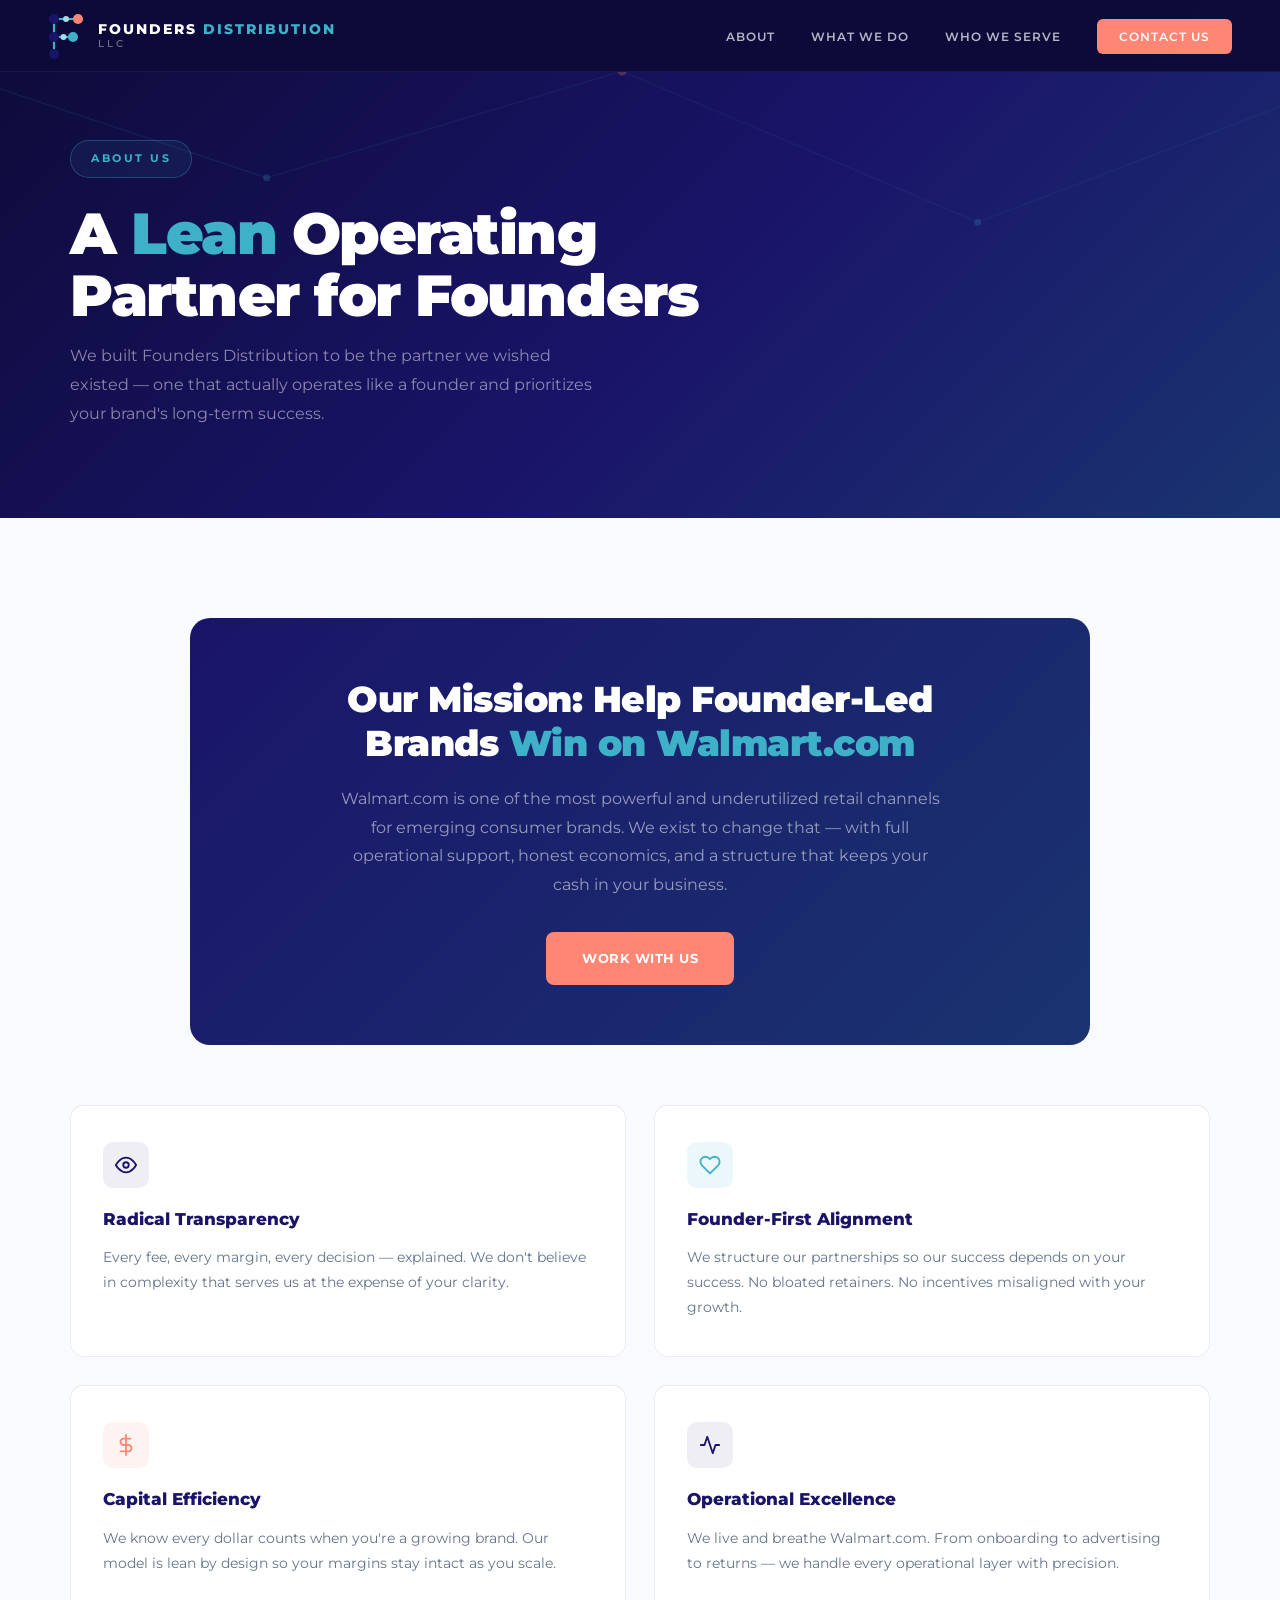
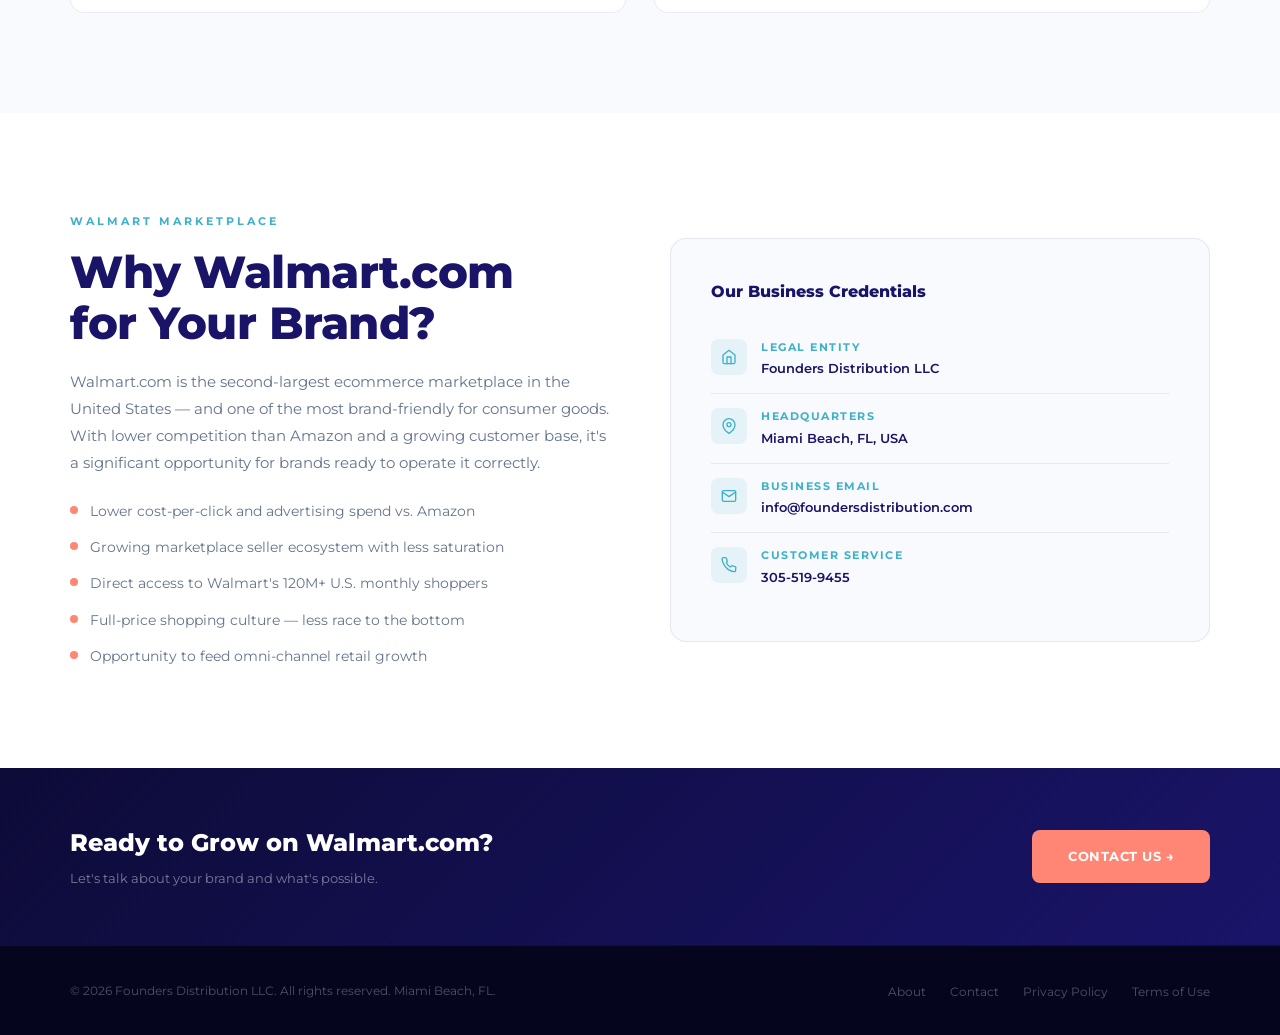
==== about.html @ 24747d1e "Initial commit: Founders Distribution LLC website Five-page static site with brand-consistent design" ====
<!DOCTYPE html>
<html lang="en">
<head>
    <meta charset="UTF-8">
    <meta name="viewport" content="width=device-width, initial-scale=1.0">
    <title>About | Founders Distribution LLC</title>
    <meta name="description" content="Founders Distribution LLC is a lean Walmart marketplace operating partner built for founder-led consumer brands. Based in Miami Beach, FL.">
    <link href="https://fonts.googleapis.com/css2?family=Montserrat:wght@300;400;500;600;700;800;900&display=swap" rel="stylesheet">
    <link rel="stylesheet" href="styles.css">
    <style>
        .about-intro { background: var(--gray-50); }

        .about-values {
            display: grid;
            grid-template-columns: repeat(2, 1fr);
            gap: 28px;
            margin-top: 60px;
        }

        .value-card {
            background: white;
            border: 1px solid var(--border);
            border-radius: 14px;
            padding: 36px 32px;
        }

        .value-card h3 {
            font-size: 17px; font-weight: 800;
            color: var(--navy); margin-bottom: 12px;
        }

        .value-card p {
            font-size: 14px; color: var(--gray-text);
            line-height: 1.8;
        }

        .value-icon {
            width: 46px; height: 46px;
            border-radius: 10px;
            display: flex; align-items: center; justify-content: center;
            margin-bottom: 18px;
        }

        .mission-block {
            background: linear-gradient(135deg, var(--navy), #1a3470);
            border-radius: 20px;
            padding: 60px;
            color: white;
            max-width: 900px;
            margin: 0 auto;
            text-align: center;
        }

        .mission-block h2 {
            font-size: clamp(24px, 3vw, 36px);
            font-weight: 900; line-height: 1.2;
            margin-bottom: 20px; letter-spacing: -0.5px;
        }

        .mission-block h2 span { color: var(--teal); }

        .mission-block p {
            font-size: 16px; color: rgba(255,255,255,0.55);
            line-height: 1.8; max-width: 600px; margin: 0 auto 32px;
        }

        .walmart-section { background: white; }

        .walmart-grid {
            display: grid;
            grid-template-columns: 1fr 1fr;
            gap: 60px;
            align-items: center;
        }

        .walmart-list {
            list-style: none;
            display: flex; flex-direction: column; gap: 14px;
            margin-top: 24px;
        }

        .walmart-list li {
            display: flex; align-items: flex-start; gap: 12px;
            font-size: 14px; color: var(--gray-text); line-height: 1.6;
        }

        .wl-dot {
            width: 8px; height: 8px;
            background: var(--orange);
            border-radius: 50%; flex-shrink: 0; margin-top: 6px;
        }

        .walmart-cred-box {
            background: var(--gray-50);
            border: 1px solid var(--border);
            border-radius: 16px; padding: 40px;
        }

        .walmart-cred-box h3 {
            font-size: 16px; font-weight: 800; color: var(--navy); margin-bottom: 20px;
        }

        .cred-item {
            display: flex; align-items: flex-start; gap: 14px;
            padding: 14px 0;
            border-bottom: 1px solid var(--border);
        }

        .cred-item:last-child { border-bottom: none; }

        .cred-icon {
            width: 36px; height: 36px;
            background: rgba(62,177,200,0.1);
            border-radius: 8px;
            display: flex; align-items: center; justify-content: center;
            flex-shrink: 0;
        }

        .cred-label {
            font-size: 11px; font-weight: 700;
            letter-spacing: 1.5px; text-transform: uppercase;
            color: var(--teal); margin-bottom: 2px;
        }

        .cred-value { font-size: 13px; color: var(--navy); font-weight: 600; }

        @media (max-width: 768px) {
            .about-values, .walmart-grid { grid-template-columns: 1fr; }
            .mission-block { padding: 40px 28px; }
        }
    </style>
</head>
<body>

<nav>
    <a href="index.html" class="nav-logo">
        <svg width="36" height="46" viewBox="0 0 36 46" fill="none">
            <line x1="6" y1="6" x2="30" y2="6" stroke="#3eb1c8" stroke-width="2.2" stroke-linecap="round"/>
            <line x1="6" y1="6" x2="6" y2="24" stroke="#3eb1c8" stroke-width="2.2" stroke-linecap="round"/>
            <line x1="6" y1="24" x2="25" y2="24" stroke="#3eb1c8" stroke-width="2.2" stroke-linecap="round"/>
            <line x1="6" y1="24" x2="6" y2="41" stroke="#3eb1c8" stroke-width="2.2" stroke-linecap="round"/>
            <circle cx="6" cy="6" r="5" fill="#1a1469"/><circle cx="30" cy="6" r="5" fill="#ff8674"/>
            <circle cx="6" cy="24" r="5" fill="#1a1469"/><circle cx="25" cy="24" r="5" fill="#3eb1c8"/>
            <circle cx="6" cy="41" r="5" fill="#1a1469"/>
            <circle cx="18" cy="6" r="3" fill="#a4dbe8"/><circle cx="15.5" cy="24" r="3" fill="#a4dbe8"/>
        </svg>
        <div class="nav-logo-text">
            <span class="nav-logo-line1">Founders <span>Distribution</span></span>
            <span class="nav-logo-line2">LLC</span>
        </div>
    </a>
    <ul class="nav-links">
        <li><a href="about.html">About</a></li>
        <li><a href="index.html#services">What We Do</a></li>
        <li><a href="index.html#who">Who We Serve</a></li>
        <li><a href="contact.html" class="nav-cta-btn">Contact Us</a></li>
    </ul>
</nav>

<!-- PAGE HERO -->
<div class="page-hero">
    <svg class="page-hero-bg" viewBox="0 0 1440 420" preserveAspectRatio="xMidYMid slice">
        <line x1="0" y1="100" x2="300" y2="200" stroke="rgba(62,177,200,0.1)" stroke-width="1.5"/>
        <line x1="300" y1="200" x2="700" y2="80" stroke="rgba(62,177,200,0.08)" stroke-width="1.5"/>
        <line x1="700" y1="80" x2="1100" y2="250" stroke="rgba(62,177,200,0.07)" stroke-width="1.5"/>
        <line x1="1100" y1="250" x2="1440" y2="120" stroke="rgba(62,177,200,0.07)" stroke-width="1.5"/>
        <circle cx="300" cy="200" r="4" fill="rgba(62,177,200,0.2)"/>
        <circle cx="700" cy="80" r="5" fill="rgba(255,134,116,0.25)"/>
        <circle cx="1100" cy="250" r="4" fill="rgba(62,177,200,0.2)"/>
    </svg>
    <div class="page-hero-content">
        <div class="page-eyebrow">About Us</div>
        <h1>A <span class="hl">Lean</span> Operating<br>Partner for Founders</h1>
        <p class="page-hero-sub">We built Founders Distribution to be the partner we wished existed — one that actually operates like a founder and prioritizes your brand's long-term success.</p>
    </div>
</div>

<!-- MISSION -->
<section class="section about-intro">
    <div class="container">
        <div class="mission-block">
            <h2>Our Mission: Help Founder-Led<br>Brands <span>Win on Walmart.com</span></h2>
            <p>Walmart.com is one of the most powerful and underutilized retail channels for emerging consumer brands. We exist to change that — with full operational support, honest economics, and a structure that keeps your cash in your business.</p>
            <a href="contact.html" class="btn-primary">Work With Us</a>
        </div>

        <div class="about-values">
            <div class="value-card">
                <div class="value-icon" style="background:rgba(26,20,105,0.07)">
                    <svg width="22" height="22" viewBox="0 0 24 24" fill="none" stroke="#1a1469" stroke-width="2" stroke-linecap="round" stroke-linejoin="round">
                        <path d="M1 12s4-8 11-8 11 8 11 8-4 8-11 8-11-8-11-8z"/><circle cx="12" cy="12" r="3"/>
                    </svg>
                </div>
                <h3>Radical Transparency</h3>
                <p>Every fee, every margin, every decision — explained. We don't believe in complexity that serves us at the expense of your clarity.</p>
            </div>
            <div class="value-card">
                <div class="value-icon" style="background:rgba(62,177,200,0.1)">
                    <svg width="22" height="22" viewBox="0 0 24 24" fill="none" stroke="#3eb1c8" stroke-width="2" stroke-linecap="round" stroke-linejoin="round">
                        <path d="M20.84 4.61a5.5 5.5 0 00-7.78 0L12 5.67l-1.06-1.06a5.5 5.5 0 00-7.78 7.78l1.06 1.06L12 21.23l7.78-7.78 1.06-1.06a5.5 5.5 0 000-7.78z"/>
                    </svg>
                </div>
                <h3>Founder-First Alignment</h3>
                <p>We structure our partnerships so our success depends on your success. No bloated retainers. No incentives misaligned with your growth.</p>
            </div>
            <div class="value-card">
                <div class="value-icon" style="background:rgba(255,134,116,0.1)">
                    <svg width="22" height="22" viewBox="0 0 24 24" fill="none" stroke="#ff8674" stroke-width="2" stroke-linecap="round" stroke-linejoin="round">
                        <line x1="12" y1="1" x2="12" y2="23"/>
                        <path d="M17 5H9.5a3.5 3.5 0 000 7h5a3.5 3.5 0 010 7H6"/>
                    </svg>
                </div>
                <h3>Capital Efficiency</h3>
                <p>We know every dollar counts when you're a growing brand. Our model is lean by design so your margins stay intact as you scale.</p>
            </div>
            <div class="value-card">
                <div class="value-icon" style="background:rgba(26,20,105,0.07)">
                    <svg width="22" height="22" viewBox="0 0 24 24" fill="none" stroke="#1a1469" stroke-width="2" stroke-linecap="round" stroke-linejoin="round">
                        <polyline points="22 12 18 12 15 21 9 3 6 12 2 12"/>
                    </svg>
                </div>
                <h3>Operational Excellence</h3>
                <p>We live and breathe Walmart.com. From onboarding to advertising to returns — we handle every operational layer with precision.</p>
            </div>
        </div>
    </div>
</section>

<!-- WALMART CREDIBILITY -->
<section class="section walmart-section">
    <div class="container">
        <div class="walmart-grid">
            <div>
                <p class="section-eyebrow">Walmart Marketplace</p>
                <h2 class="section-title">Why Walmart.com<br>for Your Brand?</h2>
                <p style="font-size:15px;color:var(--gray-text);line-height:1.8;margin-bottom:8px;">
                    Walmart.com is the second-largest ecommerce marketplace in the United States — and one of the most brand-friendly for consumer goods. With lower competition than Amazon and a growing customer base, it's a significant opportunity for brands ready to operate it correctly.
                </p>
                <ul class="walmart-list">
                    <li><span class="wl-dot"></span>Lower cost-per-click and advertising spend vs. Amazon</li>
                    <li><span class="wl-dot"></span>Growing marketplace seller ecosystem with less saturation</li>
                    <li><span class="wl-dot"></span>Direct access to Walmart's 120M+ U.S. monthly shoppers</li>
                    <li><span class="wl-dot"></span>Full-price shopping culture — less race to the bottom</li>
                    <li><span class="wl-dot"></span>Opportunity to feed omni-channel retail growth</li>
                </ul>
            </div>
            <div class="walmart-cred-box">
                <h3>Our Business Credentials</h3>
                <div class="cred-item">
                    <div class="cred-icon">
                        <svg width="16" height="16" viewBox="0 0 24 24" fill="none" stroke="#3eb1c8" stroke-width="2" stroke-linecap="round" stroke-linejoin="round">
                            <path d="M3 9l9-7 9 7v11a2 2 0 01-2 2H5a2 2 0 01-2-2z"/><polyline points="9 22 9 12 15 12 15 22"/>
                        </svg>
                    </div>
                    <div>
                        <p class="cred-label">Legal Entity</p>
                        <p class="cred-value">Founders Distribution LLC</p>
                    </div>
                </div>
                <div class="cred-item">
                    <div class="cred-icon">
                        <svg width="16" height="16" viewBox="0 0 24 24" fill="none" stroke="#3eb1c8" stroke-width="2" stroke-linecap="round" stroke-linejoin="round">
                            <path d="M21 10c0 7-9 13-9 13S3 17 3 10a9 9 0 0118 0z"/><circle cx="12" cy="10" r="3"/>
                        </svg>
                    </div>
                    <div>
                        <p class="cred-label">Headquarters</p>
                        <p class="cred-value">Miami Beach, FL, USA</p>
                    </div>
                </div>
                <div class="cred-item">
                    <div class="cred-icon">
                        <svg width="16" height="16" viewBox="0 0 24 24" fill="none" stroke="#3eb1c8" stroke-width="2" stroke-linecap="round" stroke-linejoin="round">
                            <path d="M4 4h16c1.1 0 2 .9 2 2v12c0 1.1-.9 2-2 2H4c-1.1 0-2-.9-2-2V6c0-1.1.9-2 2-2z"/><polyline points="22,6 12,13 2,6"/>
                        </svg>
                    </div>
                    <div>
                        <p class="cred-label">Business Email</p>
                        <p class="cred-value">info@foundersdistribution.com</p>
                    </div>
                </div>
                <div class="cred-item">
                    <div class="cred-icon">
                        <svg width="16" height="16" viewBox="0 0 24 24" fill="none" stroke="#3eb1c8" stroke-width="2" stroke-linecap="round" stroke-linejoin="round">
                            <path d="M22 16.92v3a2 2 0 01-2.18 2 19.79 19.79 0 01-8.63-3.07A19.5 19.5 0 014.6 11.55a19.79 19.79 0 01-3.07-8.67A2 2 0 013.52 1h3a2 2 0 012 1.72c.127.96.361 1.903.7 2.81a2 2 0 01-.45 2.11L8.09 9a16 16 0 006 6l1.27-1.27a2 2 0 012.11-.45c.907.339 1.85.573 2.81.7A2 2 0 0122 16.92z"/>
                        </svg>
                    </div>
                    <div>
                        <p class="cred-label">Customer Service</p>
                        <p class="cred-value">305-519-9455</p>
                    </div>
                </div>
            </div>
        </div>
    </div>
</section>

<!-- TRUST BAND -->
<div class="trust-band">
    <div class="trust-inner">
        <div class="trust-left">
            <h2>Ready to Grow on Walmart.com?</h2>
            <p>Let's talk about your brand and what's possible.</p>
        </div>
        <a href="contact.html" class="btn-primary">Contact Us →</a>
    </div>
</div>

<footer>
    <div class="footer-inner">
        <p class="footer-copy">&copy; 2026 Founders Distribution LLC. All rights reserved. Miami Beach, FL.</p>
        <ul class="footer-links">
            <li><a href="about.html">About</a></li>
            <li><a href="contact.html">Contact</a></li>
            <li><a href="privacy-policy.html">Privacy Policy</a></li>
            <li><a href="terms.html">Terms of Use</a></li>
        </ul>
    </div>
</footer>
</body>
</html>
---- styles.css ----
*, *::before, *::after { box-sizing: border-box; margin: 0; padding: 0; }

:root {
    --navy: #1a1469;
    --navy-dark: #0d0b38;
    --teal: #3eb1c8;
    --teal-light: #a4dbe8;
    --orange: #ff8674;
    --white: #ffffff;
    --gray-50: #f8fafd;
    --gray-text: #64748b;
    --border: rgba(26, 20, 105, 0.08);
}

html { scroll-behavior: smooth; }

body {
    font-family: 'Montserrat', sans-serif;
    color: var(--navy);
    line-height: 1.6;
    overflow-x: hidden;
}

/* ===== NAV ===== */
nav {
    position: fixed;
    top: 0; left: 0; right: 0;
    z-index: 1000;
    padding: 0 48px;
    height: 72px;
    display: flex;
    align-items: center;
    justify-content: space-between;
    background: rgba(13, 11, 56, 0.97);
    backdrop-filter: blur(16px);
    border-bottom: 1px solid rgba(255,255,255,0.06);
    transition: box-shadow 0.3s;
}

.nav-logo {
    display: flex;
    align-items: center;
    gap: 14px;
    text-decoration: none;
}

.nav-logo-text { display: flex; flex-direction: column; line-height: 1.1; }

.nav-logo-line1 {
    font-size: 14px; font-weight: 800;
    letter-spacing: 2px; text-transform: uppercase;
    color: white;
}
.nav-logo-line1 span { color: var(--teal); }

.nav-logo-line2 {
    font-size: 10px; font-weight: 500;
    letter-spacing: 3px; text-transform: uppercase;
    color: rgba(255,255,255,0.45);
}

.nav-links {
    display: flex; align-items: center;
    gap: 36px; list-style: none;
}

.nav-links a {
    color: rgba(255,255,255,0.7);
    text-decoration: none;
    font-size: 12px; font-weight: 600;
    letter-spacing: 1px; text-transform: uppercase;
    transition: color 0.2s;
}
.nav-links a:hover { color: var(--teal); }

.nav-cta-btn {
    background: var(--orange) !important;
    color: white !important;
    padding: 10px 22px;
    border-radius: 6px;
    letter-spacing: 0.5px;
}
.nav-cta-btn:hover { background: #e5705e !important; }

/* ===== HERO ===== */
.page-hero {
    background: linear-gradient(135deg, #0d0b38 0%, #1a1469 55%, #1a3470 100%);
    position: relative;
    display: flex;
    align-items: center;
    padding: 140px 48px 90px;
    overflow: hidden;
    min-height: 420px;
}

.page-hero-bg {
    position: absolute; inset: 0; pointer-events: none;
}

.page-hero-content { position: relative; z-index: 2; max-width: 1140px; margin: 0 auto; width: 100%; }

.page-eyebrow {
    display: inline-flex; align-items: center; gap: 10px;
    border: 1px solid rgba(62,177,200,0.3);
    background: rgba(62,177,200,0.08);
    border-radius: 100px; padding: 9px 20px;
    margin-bottom: 24px;
    font-size: 11px; font-weight: 700;
    letter-spacing: 2.5px; text-transform: uppercase;
    color: var(--teal);
}

.page-hero h1 {
    font-size: clamp(36px, 4.5vw, 60px);
    font-weight: 900; color: white;
    line-height: 1.08; letter-spacing: -1.5px;
    margin-bottom: 16px;
}

.page-hero h1 .hl { color: var(--teal); }

.page-hero-sub {
    font-size: 16px; font-weight: 400;
    color: rgba(255,255,255,0.5);
    max-width: 540px; line-height: 1.8;
}

/* ===== SECTION BASE ===== */
.section { padding: 100px 48px; }
.container { max-width: 1140px; margin: 0 auto; }

.section-eyebrow {
    font-size: 11px; font-weight: 700;
    letter-spacing: 3px; text-transform: uppercase;
    color: var(--teal); margin-bottom: 16px;
}

.section-title {
    font-size: clamp(28px, 3.5vw, 46px);
    font-weight: 800; color: var(--navy);
    line-height: 1.15; letter-spacing: -0.5px;
    margin-bottom: 18px;
}

.section-sub {
    font-size: 16px; color: var(--gray-text);
    max-width: 540px; line-height: 1.75;
    margin-bottom: 60px;
}

/* ===== BUTTONS ===== */
.btn-primary {
    display: inline-flex; align-items: center; gap: 10px;
    background: var(--orange);
    color: white; text-decoration: none;
    padding: 16px 36px; border-radius: 8px;
    font-size: 13px; font-weight: 700;
    letter-spacing: 0.5px; text-transform: uppercase;
    transition: all 0.25s;
    border: none; cursor: pointer;
    font-family: 'Montserrat', sans-serif;
}
.btn-primary:hover {
    background: #e5705e; transform: translateY(-2px);
    box-shadow: 0 12px 32px rgba(255, 134, 116, 0.35);
}

/* ===== SERVICES ===== */
.services-grid {
    display: grid;
    grid-template-columns: repeat(5, 1fr);
    gap: 20px;
}

.service-card {
    background: white; border: 1px solid var(--border);
    border-radius: 14px; padding: 32px 22px;
    transition: all 0.3s; position: relative; overflow: hidden;
}

.service-card::before {
    content: ''; position: absolute;
    top: 0; left: 0; right: 0; height: 3px;
    background: linear-gradient(90deg, var(--navy), var(--teal));
    opacity: 0; transition: opacity 0.3s;
}

.service-card:hover {
    transform: translateY(-5px);
    box-shadow: 0 24px 48px rgba(26,20,105,0.1);
    border-color: transparent;
}
.service-card:hover::before { opacity: 1; }

.service-icon {
    width: 48px; height: 48px;
    background: linear-gradient(135deg, rgba(26,20,105,0.06), rgba(62,177,200,0.1));
    border-radius: 12px;
    display: flex; align-items: center; justify-content: center;
    margin-bottom: 18px;
}
.service-icon svg { width: 22px; height: 22px; }

.service-card h3 {
    font-size: 13px; font-weight: 700;
    color: var(--navy); margin-bottom: 10px; line-height: 1.35;
}
.service-card p { font-size: 12px; color: var(--gray-text); line-height: 1.65; }

/* ===== WHO WE SERVE ===== */
.who-layout {
    display: grid; grid-template-columns: 1fr 1fr;
    gap: 80px; align-items: center;
}

.who-tags { display: flex; flex-wrap: wrap; gap: 10px; margin-top: 28px; }

.tag {
    background: var(--gray-50);
    border: 1.5px solid rgba(62,177,200,0.3);
    color: var(--navy); padding: 8px 18px;
    border-radius: 100px;
    font-size: 12px; font-weight: 600;
}

.who-card {
    background: linear-gradient(135deg, var(--navy) 0%, #1a3470 100%);
    border-radius: 20px; padding: 44px;
    color: white; max-width: 420px; width: 100%;
}

.who-card-icon {
    width: 56px; height: 56px;
    background: rgba(255,255,255,0.08);
    border-radius: 50%; display: flex;
    align-items: center; justify-content: center;
    margin-bottom: 24px;
}

.who-card h3 {
    font-size: 20px; font-weight: 800;
    margin-bottom: 14px; line-height: 1.25;
}
.who-card h3 span { color: var(--teal); }

.who-card p {
    font-size: 13px; color: rgba(255,255,255,0.55);
    line-height: 1.75; margin-bottom: 24px;
}

.who-check-list { list-style: none; display: flex; flex-direction: column; gap: 11px; }

.who-check-list li {
    display: flex; align-items: center; gap: 12px;
    font-size: 13px; color: rgba(255,255,255,0.8); font-weight: 500;
}

.check-dot {
    width: 20px; height: 20px;
    background: rgba(62,177,200,0.15);
    border: 1.5px solid var(--teal);
    border-radius: 50%; display: flex;
    align-items: center; justify-content: center;
    flex-shrink: 0;
}

/* ===== WHY DIFFERENT ===== */
.pillars-grid {
    display: grid; grid-template-columns: repeat(3, 1fr);
    gap: 28px;
}

.pillar {
    background: white; border: 1px solid var(--border);
    border-radius: 16px; padding: 44px 36px;
    position: relative; overflow: hidden;
}

.pillar-num {
    font-size: 72px; font-weight: 900;
    color: rgba(26,20,105,0.04);
    position: absolute; top: 12px; right: 20px;
    line-height: 1; letter-spacing: -4px;
}

.pillar-icon {
    width: 54px; height: 54px; border-radius: 13px;
    display: flex; align-items: center; justify-content: center;
    margin-bottom: 22px;
}
.pi-1 { background: rgba(26,20,105,0.07); }
.pi-2 { background: rgba(62,177,200,0.1); }
.pi-3 { background: rgba(255,134,116,0.1); }

.pillar h3 { font-size: 19px; font-weight: 800; color: var(--navy); margin-bottom: 12px; }
.pillar p { font-size: 14px; color: var(--gray-text); line-height: 1.75; }

/* ===== TRUST BAND ===== */
.trust-band {
    background: linear-gradient(135deg, #0d0b38 0%, #1a1469 100%);
    padding: 56px 48px;
}

.trust-inner {
    max-width: 1140px; margin: 0 auto;
    display: flex; align-items: center;
    justify-content: space-between;
    gap: 40px; flex-wrap: wrap;
}

.trust-left h2 { font-size: 24px; font-weight: 800; color: white; margin-bottom: 6px; }
.trust-left p { font-size: 13px; color: rgba(255,255,255,0.45); }

.trust-items { display: flex; gap: 28px; flex-wrap: wrap; }

.trust-item {
    display: flex; align-items: center; gap: 9px;
    font-size: 12px; font-weight: 600;
    color: rgba(255,255,255,0.65);
}

.trust-dot { width: 7px; height: 7px; background: var(--teal); border-radius: 50%; }

/* ===== CONTACT ===== */
.contact-section {
    background: var(--navy-dark);
    padding: 100px 48px;
}

.contact-layout {
    max-width: 1140px; margin: 0 auto;
    display: grid; grid-template-columns: 1fr 1fr;
    gap: 80px;
}

.contact-section .section-title { color: white; }
.contact-section .section-sub { color: rgba(255,255,255,0.4); margin-bottom: 0; }

.contact-details { display: flex; flex-direction: column; gap: 18px; margin-top: 36px; }

.contact-detail { display: flex; align-items: flex-start; gap: 14px; }

.cd-icon {
    width: 42px; height: 42px;
    background: rgba(62,177,200,0.1);
    border: 1px solid rgba(62,177,200,0.2);
    border-radius: 10px;
    display: flex; align-items: center; justify-content: center;
    flex-shrink: 0;
}

.cd-label {
    font-size: 10px; font-weight: 700;
    letter-spacing: 2px; text-transform: uppercase;
    color: var(--teal); margin-bottom: 3px;
}

.cd-value { font-size: 14px; font-weight: 500; color: rgba(255,255,255,0.8); }
.cd-value a { color: rgba(255,255,255,0.8); text-decoration: none; transition: color 0.2s; }
.cd-value a:hover { color: var(--teal); }

/* ===== FORM ===== */
.contact-form { display: flex; flex-direction: column; gap: 18px; }

.form-row { display: grid; grid-template-columns: 1fr 1fr; gap: 16px; }

.fg { display: flex; flex-direction: column; gap: 7px; }

.fg label {
    font-size: 10px; font-weight: 700;
    letter-spacing: 1.5px; text-transform: uppercase;
    color: rgba(255,255,255,0.45);
}

.fg input, .fg textarea, .fg select {
    background: rgba(255,255,255,0.06);
    border: 1px solid rgba(255,255,255,0.12);
    color: white; padding: 13px 16px;
    border-radius: 8px;
    font-family: 'Montserrat', sans-serif;
    font-size: 13px; font-weight: 500;
    outline: none;
    transition: border-color 0.2s, background 0.2s;
    width: 100%;
}
.fg input:focus, .fg textarea:focus, .fg select:focus {
    border-color: var(--teal);
    background: rgba(62,177,200,0.05);
}
.fg input::placeholder, .fg textarea::placeholder { color: rgba(255,255,255,0.22); }
.fg select option { background: #1a1469; }
.fg textarea { resize: vertical; min-height: 110px; }

.form-submit {
    font-family: 'Montserrat', sans-serif;
    background: var(--orange); color: white; border: none;
    padding: 15px 36px; border-radius: 8px;
    font-size: 13px; font-weight: 700;
    letter-spacing: 0.5px; text-transform: uppercase;
    cursor: pointer; transition: all 0.25s;
    align-self: flex-start;
}
.form-submit:hover { background: #e5705e; transform: translateY(-2px); }

/* ===== FOOTER ===== */
footer {
    background: #06051e; padding: 32px 48px;
    border-top: 1px solid rgba(255,255,255,0.05);
}

.footer-inner {
    max-width: 1140px; margin: 0 auto;
    display: flex; align-items: center;
    justify-content: space-between;
    flex-wrap: wrap; gap: 14px;
}

.footer-copy { font-size: 12px; color: rgba(255,255,255,0.3); }

.footer-links { display: flex; gap: 24px; list-style: none; }
.footer-links a {
    font-size: 12px; color: rgba(255,255,255,0.3);
    text-decoration: none; transition: color 0.2s;
}
.footer-links a:hover { color: var(--teal); }

/* ===== PROSE (legal pages) ===== */
.prose {
    max-width: 800px; margin: 0 auto;
    padding: 100px 48px;
    color: var(--navy);
}
.prose h2 { font-size: 22px; font-weight: 800; margin: 40px 0 12px; color: var(--navy); }
.prose h3 { font-size: 16px; font-weight: 700; margin: 28px 0 8px; color: var(--navy); }
.prose p { font-size: 15px; color: var(--gray-text); line-height: 1.8; margin-bottom: 16px; }
.prose ul { padding-left: 22px; margin-bottom: 16px; }
.prose li { font-size: 15px; color: var(--gray-text); line-height: 1.8; margin-bottom: 6px; }
.prose a { color: var(--navy); }
.prose .last-updated { font-size: 12px; color: rgba(26,20,105,0.4); margin-bottom: 40px; }

/* ===== RESPONSIVE ===== */
@media (max-width: 1024px) {
    .services-grid { grid-template-columns: repeat(3, 1fr); }
}

@media (max-width: 768px) {
    nav { padding: 0 20px; height: 64px; }
    .nav-links { display: none; }
    .section { padding: 64px 20px; }
    .page-hero { padding: 110px 20px 64px; }
    .trust-band { padding: 48px 20px; }
    .contact-section { padding: 64px 20px; }
    footer { padding: 28px 20px; }
    .who-layout, .contact-layout { grid-template-columns: 1fr; gap: 40px; }
    .pillars-grid { grid-template-columns: 1fr; }
    .services-grid { grid-template-columns: 1fr 1fr; }
    .form-row { grid-template-columns: 1fr; }
    .footer-inner { flex-direction: column; align-items: flex-start; }
    .trust-inner { flex-direction: column; }
    .prose { padding: 80px 20px; }
}

@media (max-width: 480px) {
    .services-grid { grid-template-columns: 1fr; }
}
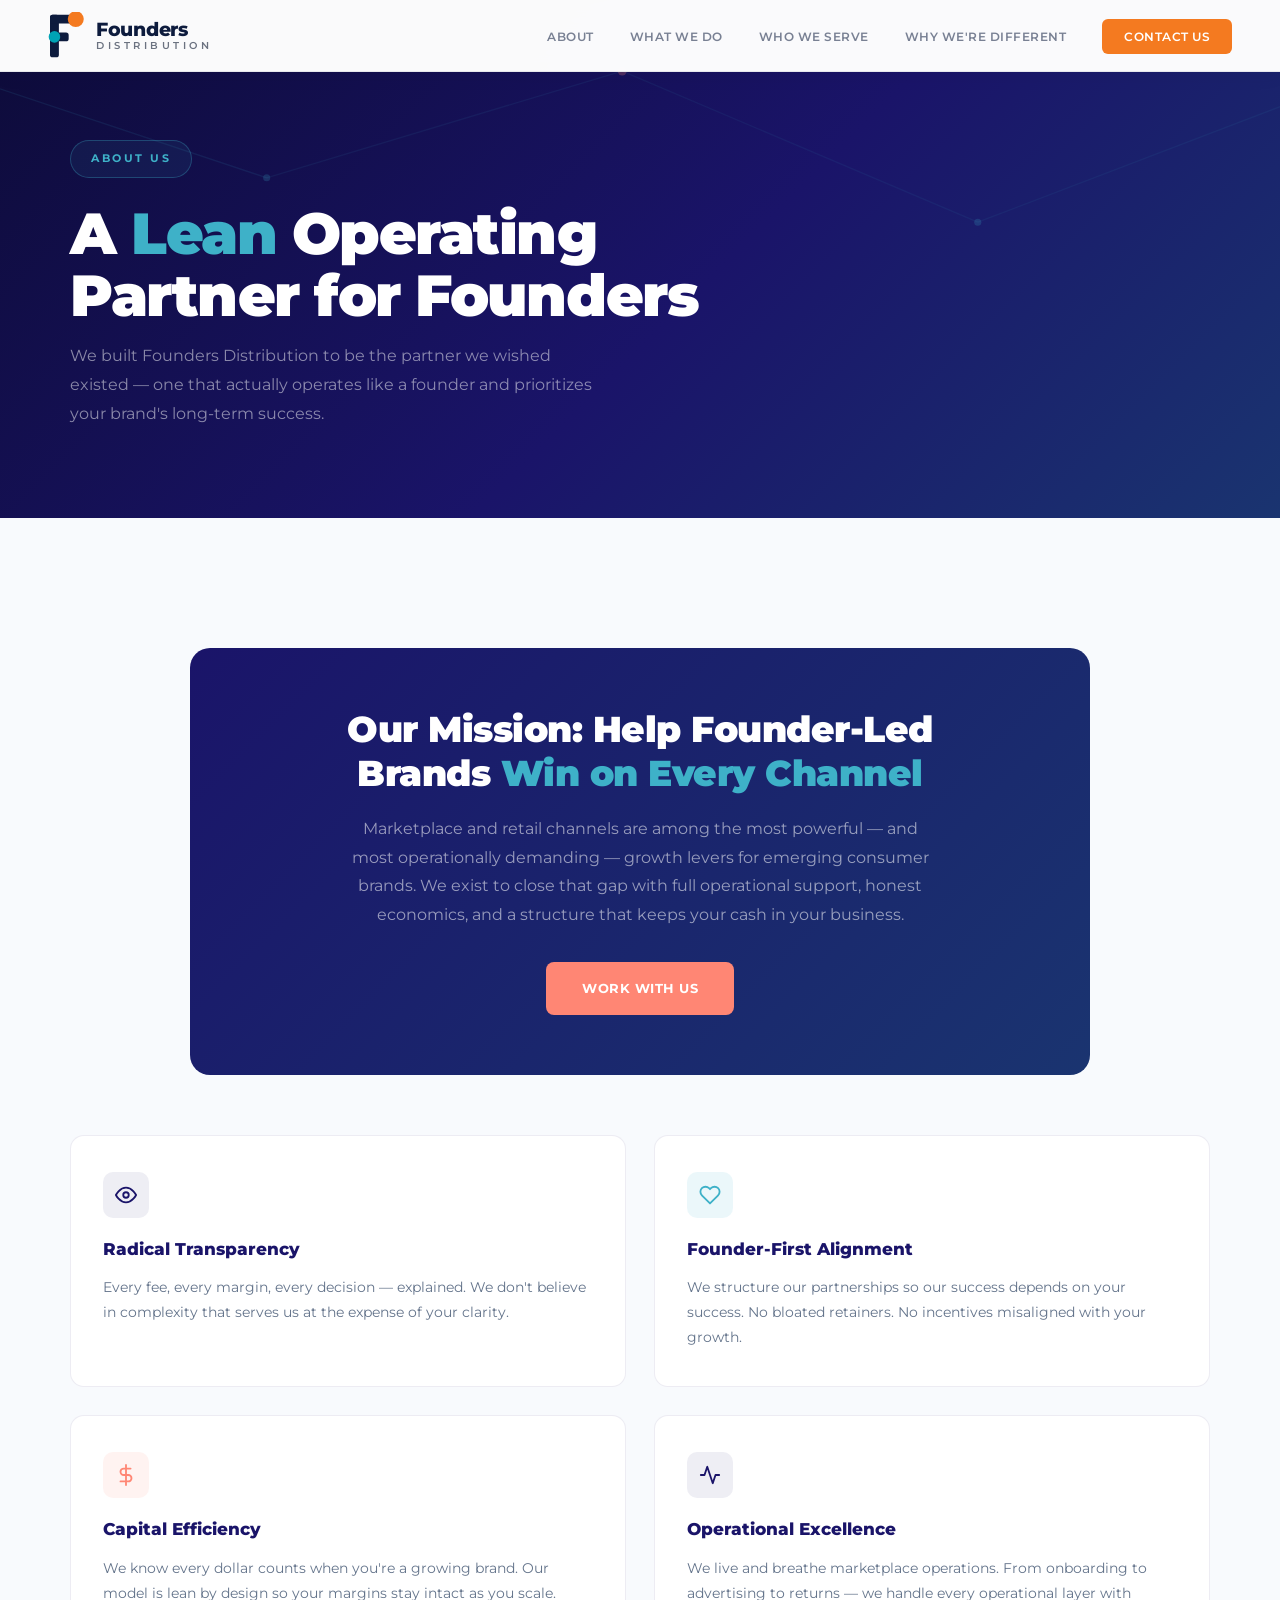
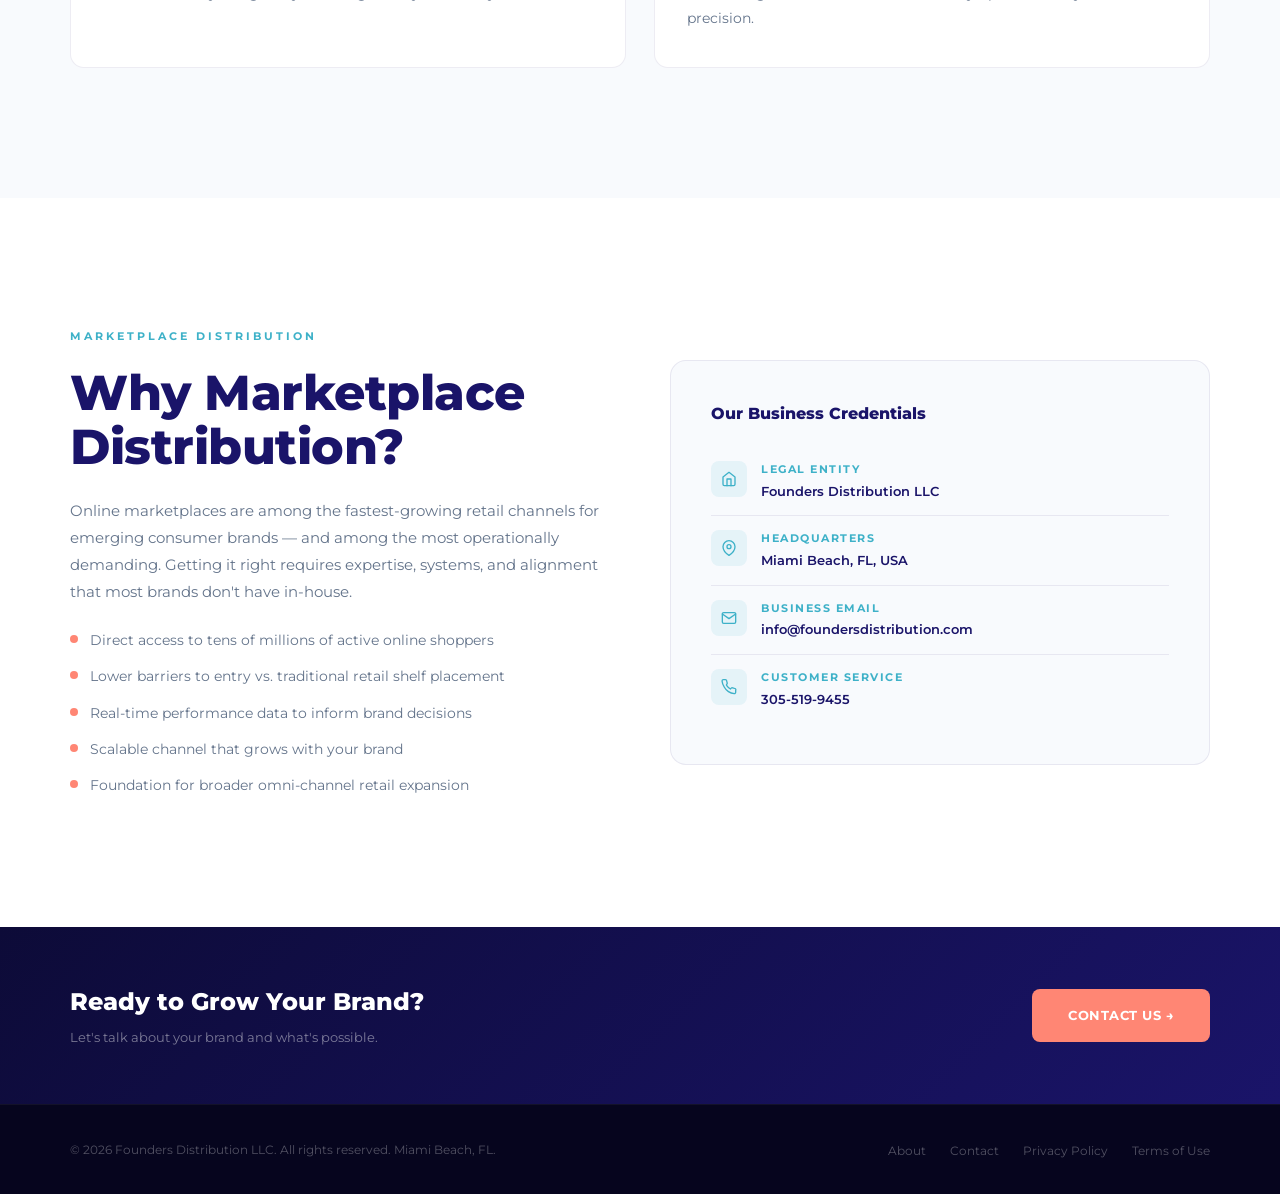
==== commit 9df1017e: "Remove Walmart refs, new logo, white nav, brands cleanup, and many more CTA Co-Authored-By: Claude S" ====
--- a/about.html
+++ b/about.html
@@ -4,7 +4,7 @@
     <meta charset="UTF-8">
     <meta name="viewport" content="width=device-width, initial-scale=1.0">
     <title>About | Founders Distribution LLC</title>
-    <meta name="description" content="Founders Distribution LLC is a lean Walmart marketplace operating partner built for founder-led consumer brands. Based in Miami Beach, FL.">
+    <meta name="description" content="Founders Distribution LLC is a lean marketplace operating partner built for founder-led consumer brands. Based in Miami Beach, FL.">
     <link href="https://fonts.googleapis.com/css2?family=Montserrat:wght@300;400;500;600;700;800;900&display=swap" rel="stylesheet">
     <link rel="stylesheet" href="styles.css">
     <style>
@@ -134,25 +134,23 @@
 
 <nav>
     <a href="index.html" class="nav-logo">
-        <svg width="36" height="46" viewBox="0 0 36 46" fill="none">
-            <line x1="6" y1="6" x2="30" y2="6" stroke="#3eb1c8" stroke-width="2.2" stroke-linecap="round"/>
-            <line x1="6" y1="6" x2="6" y2="24" stroke="#3eb1c8" stroke-width="2.2" stroke-linecap="round"/>
-            <line x1="6" y1="24" x2="25" y2="24" stroke="#3eb1c8" stroke-width="2.2" stroke-linecap="round"/>
-            <line x1="6" y1="24" x2="6" y2="41" stroke="#3eb1c8" stroke-width="2.2" stroke-linecap="round"/>
-            <circle cx="6" cy="6" r="5" fill="#1a1469"/><circle cx="30" cy="6" r="5" fill="#ff8674"/>
-            <circle cx="6" cy="24" r="5" fill="#1a1469"/><circle cx="25" cy="24" r="5" fill="#3eb1c8"/>
-            <circle cx="6" cy="41" r="5" fill="#1a1469"/>
-            <circle cx="18" cy="6" r="3" fill="#a4dbe8"/><circle cx="15.5" cy="24" r="3" fill="#a4dbe8"/>
+        <svg width="36" height="48" viewBox="0 0 40 54" fill="none" xmlns="http://www.w3.org/2000/svg">
+            <rect x="2" y="3" width="10" height="48" rx="3" fill="#0D1B3D"/>
+            <rect x="2" y="3" width="29" height="10" rx="3" fill="#0D1B3D"/>
+            <rect x="2" y="23" width="21" height="10" rx="3" fill="#0D1B3D"/>
+            <circle cx="31" cy="8" r="9" fill="#F47A20"/>
+            <circle cx="7" cy="28" r="6.5" fill="#00A3B5"/>
         </svg>
         <div class="nav-logo-text">
-            <span class="nav-logo-line1">Founders <span>Distribution</span></span>
-            <span class="nav-logo-line2">LLC</span>
+            <span class="nav-logo-line1">Founders</span>
+            <span class="nav-logo-line2">DISTRIBUTION</span>
         </div>
     </a>
     <ul class="nav-links">
         <li><a href="about.html">About</a></li>
         <li><a href="index.html#services">What We Do</a></li>
         <li><a href="index.html#who">Who We Serve</a></li>
+        <li><a href="index.html#why">Why We're Different</a></li>
         <li><a href="contact.html" class="nav-cta-btn">Contact Us</a></li>
     </ul>
 </nav>
@@ -179,8 +177,8 @@
 <section class="section about-intro">
     <div class="container">
         <div class="mission-block">
-            <h2>Our Mission: Help Founder-Led<br>Brands <span>Win on Walmart.com</span></h2>
-            <p>Walmart.com is one of the most powerful and underutilized retail channels for emerging consumer brands. We exist to change that — with full operational support, honest economics, and a structure that keeps your cash in your business.</p>
+            <h2>Our Mission: Help Founder-Led<br>Brands <span>Win on Every Channel</span></h2>
+            <p>Marketplace and retail channels are among the most powerful — and most operationally demanding — growth levers for emerging consumer brands. We exist to close that gap with full operational support, honest economics, and a structure that keeps your cash in your business.</p>
             <a href="contact.html" class="btn-primary">Work With Us</a>
         </div>
 
@@ -220,28 +218,28 @@
                     </svg>
                 </div>
                 <h3>Operational Excellence</h3>
-                <p>We live and breathe Walmart.com. From onboarding to advertising to returns — we handle every operational layer with precision.</p>
+                <p>We live and breathe marketplace operations. From onboarding to advertising to returns — we handle every operational layer with precision.</p>
             </div>
         </div>
     </div>
 </section>
 
-<!-- WALMART CREDIBILITY -->
-<section class="section walmart-section">
+<!-- CHANNEL DISTRIBUTION -->
+<section class="section" style="background:white">
     <div class="container">
         <div class="walmart-grid">
             <div>
-                <p class="section-eyebrow">Walmart Marketplace</p>
-                <h2 class="section-title">Why Walmart.com<br>for Your Brand?</h2>
+                <p class="section-eyebrow">Marketplace Distribution</p>
+                <h2 class="section-title">Why Marketplace<br>Distribution?</h2>
                 <p style="font-size:15px;color:var(--gray-text);line-height:1.8;margin-bottom:8px;">
-                    Walmart.com is the second-largest ecommerce marketplace in the United States — and one of the most brand-friendly for consumer goods. With lower competition than Amazon and a growing customer base, it's a significant opportunity for brands ready to operate it correctly.
+                    Online marketplaces are among the fastest-growing retail channels for emerging consumer brands — and among the most operationally demanding. Getting it right requires expertise, systems, and alignment that most brands don't have in-house.
                 </p>
                 <ul class="walmart-list">
-                    <li><span class="wl-dot"></span>Lower cost-per-click and advertising spend vs. Amazon</li>
-                    <li><span class="wl-dot"></span>Growing marketplace seller ecosystem with less saturation</li>
-                    <li><span class="wl-dot"></span>Direct access to Walmart's 120M+ U.S. monthly shoppers</li>
-                    <li><span class="wl-dot"></span>Full-price shopping culture — less race to the bottom</li>
-                    <li><span class="wl-dot"></span>Opportunity to feed omni-channel retail growth</li>
+                    <li><span class="wl-dot"></span>Direct access to tens of millions of active online shoppers</li>
+                    <li><span class="wl-dot"></span>Lower barriers to entry vs. traditional retail shelf placement</li>
+                    <li><span class="wl-dot"></span>Real-time performance data to inform brand decisions</li>
+                    <li><span class="wl-dot"></span>Scalable channel that grows with your brand</li>
+                    <li><span class="wl-dot"></span>Foundation for broader omni-channel retail expansion</li>
                 </ul>
             </div>
             <div class="walmart-cred-box">
@@ -299,7 +297,7 @@
 <div class="trust-band">
     <div class="trust-inner">
         <div class="trust-left">
-            <h2>Ready to Grow on Walmart.com?</h2>
+            <h2>Ready to Grow Your Brand?</h2>
             <p>Let's talk about your brand and what's possible.</p>
         </div>
         <a href="contact.html" class="btn-primary">Contact Us →</a>
--- a/styles.css
+++ b/styles.css
@@ -31,32 +31,32 @@
     display: flex;
     align-items: center;
     justify-content: space-between;
-    background: rgba(13, 11, 56, 0.97);
+    background: rgba(255, 255, 255, 0.98);
     backdrop-filter: blur(16px);
-    border-bottom: 1px solid rgba(255,255,255,0.06);
+    border-bottom: 1px solid rgba(13, 27, 61, 0.08);
+    box-shadow: 0 2px 20px rgba(13,27,61,0.06);
     transition: box-shadow 0.3s;
 }
 
 .nav-logo {
     display: flex;
     align-items: center;
-    gap: 14px;
+    gap: 12px;
     text-decoration: none;
 }
 
-.nav-logo-text { display: flex; flex-direction: column; line-height: 1.1; }
+.nav-logo-text { display: flex; flex-direction: column; line-height: 1.15; }
 
 .nav-logo-line1 {
-    font-size: 14px; font-weight: 800;
-    letter-spacing: 2px; text-transform: uppercase;
-    color: white;
-}
-.nav-logo-line1 span { color: var(--teal); }
+    font-size: 19px; font-weight: 800;
+    letter-spacing: -0.3px;
+    color: #0D1B3D;
+}
 
 .nav-logo-line2 {
-    font-size: 10px; font-weight: 500;
-    letter-spacing: 3px; text-transform: uppercase;
-    color: rgba(255,255,255,0.45);
+    font-size: 9.5px; font-weight: 600;
+    letter-spacing: 3.5px; text-transform: uppercase;
+    color: #6B7280;
 }
 
 .nav-links {
@@ -65,22 +65,22 @@
 }
 
 .nav-links a {
-    color: rgba(255,255,255,0.7);
+    color: rgba(13, 27, 61, 0.55);
     text-decoration: none;
     font-size: 12px; font-weight: 600;
-    letter-spacing: 1px; text-transform: uppercase;
+    letter-spacing: 0.5px; text-transform: uppercase;
     transition: color 0.2s;
 }
-.nav-links a:hover { color: var(--teal); }
+.nav-links a:hover { color: #00A3B5; }
 
 .nav-cta-btn {
-    background: var(--orange) !important;
+    background: #F47A20 !important;
     color: white !important;
     padding: 10px 22px;
     border-radius: 6px;
     letter-spacing: 0.5px;
 }
-.nav-cta-btn:hover { background: #e5705e !important; }
+.nav-cta-btn:hover { background: #d96510 !important; color: white !important; }
 
 /* ===== HERO ===== */
 .page-hero {
@@ -126,26 +126,26 @@
 }
 
 /* ===== SECTION BASE ===== */
-.section { padding: 100px 48px; }
+.section { padding: 130px 48px; }
 .container { max-width: 1140px; margin: 0 auto; }
 
 .section-eyebrow {
     font-size: 11px; font-weight: 700;
     letter-spacing: 3px; text-transform: uppercase;
-    color: var(--teal); margin-bottom: 16px;
+    color: var(--teal); margin-bottom: 20px;
 }
 
 .section-title {
-    font-size: clamp(28px, 3.5vw, 46px);
+    font-size: clamp(30px, 3.8vw, 52px);
     font-weight: 800; color: var(--navy);
-    line-height: 1.15; letter-spacing: -0.5px;
-    margin-bottom: 18px;
+    line-height: 1.12; letter-spacing: -0.5px;
+    margin-bottom: 22px;
 }
 
 .section-sub {
-    font-size: 16px; color: var(--gray-text);
-    max-width: 540px; line-height: 1.75;
-    margin-bottom: 60px;
+    font-size: 17px; color: var(--gray-text);
+    max-width: 580px; line-height: 1.8;
+    margin-bottom: 72px;
 }
 
 /* ===== BUTTONS ===== */
@@ -169,12 +169,12 @@
 .services-grid {
     display: grid;
     grid-template-columns: repeat(5, 1fr);
-    gap: 20px;
+    gap: 24px;
 }
 
 .service-card {
     background: white; border: 1px solid var(--border);
-    border-radius: 14px; padding: 32px 22px;
+    border-radius: 16px; padding: 40px 28px;
     transition: all 0.3s; position: relative; overflow: hidden;
 }
 
@@ -193,27 +193,27 @@
 .service-card:hover::before { opacity: 1; }
 
 .service-icon {
-    width: 48px; height: 48px;
+    width: 56px; height: 56px;
     background: linear-gradient(135deg, rgba(26,20,105,0.06), rgba(62,177,200,0.1));
-    border-radius: 12px;
+    border-radius: 14px;
     display: flex; align-items: center; justify-content: center;
-    margin-bottom: 18px;
-}
-.service-icon svg { width: 22px; height: 22px; }
+    margin-bottom: 24px;
+}
+.service-icon svg { width: 26px; height: 26px; }
 
 .service-card h3 {
-    font-size: 13px; font-weight: 700;
-    color: var(--navy); margin-bottom: 10px; line-height: 1.35;
-}
-.service-card p { font-size: 12px; color: var(--gray-text); line-height: 1.65; }
+    font-size: 14px; font-weight: 700;
+    color: var(--navy); margin-bottom: 12px; line-height: 1.35;
+}
+.service-card p { font-size: 13px; color: var(--gray-text); line-height: 1.7; }
 
 /* ===== WHO WE SERVE ===== */
 .who-layout {
     display: grid; grid-template-columns: 1fr 1fr;
-    gap: 80px; align-items: center;
-}
-
-.who-tags { display: flex; flex-wrap: wrap; gap: 10px; margin-top: 28px; }
+    gap: 100px; align-items: center;
+}
+
+.who-tags { display: flex; flex-wrap: wrap; gap: 12px; margin-top: 36px; }
 
 .tag {
     background: var(--gray-50);
@@ -221,34 +221,48 @@
     color: var(--navy); padding: 8px 18px;
     border-radius: 100px;
     font-size: 12px; font-weight: 600;
+    text-decoration: none;
+    display: inline-block;
+}
+
+.tag-more {
+    background: #F47A20;
+    border-color: #F47A20;
+    color: white;
+    transition: all 0.2s;
+}
+.tag-more:hover {
+    background: #d96510;
+    border-color: #d96510;
+    transform: translateY(-1px);
 }
 
 .who-card {
     background: linear-gradient(135deg, var(--navy) 0%, #1a3470 100%);
-    border-radius: 20px; padding: 44px;
-    color: white; max-width: 420px; width: 100%;
+    border-radius: 24px; padding: 56px 48px;
+    color: white; max-width: 440px; width: 100%;
 }
 
 .who-card-icon {
-    width: 56px; height: 56px;
+    width: 60px; height: 60px;
     background: rgba(255,255,255,0.08);
     border-radius: 50%; display: flex;
     align-items: center; justify-content: center;
-    margin-bottom: 24px;
+    margin-bottom: 28px;
 }
 
 .who-card h3 {
-    font-size: 20px; font-weight: 800;
-    margin-bottom: 14px; line-height: 1.25;
+    font-size: 22px; font-weight: 800;
+    margin-bottom: 16px; line-height: 1.25;
 }
 .who-card h3 span { color: var(--teal); }
 
 .who-card p {
-    font-size: 13px; color: rgba(255,255,255,0.55);
-    line-height: 1.75; margin-bottom: 24px;
-}
-
-.who-check-list { list-style: none; display: flex; flex-direction: column; gap: 11px; }
+    font-size: 14px; color: rgba(255,255,255,0.55);
+    line-height: 1.8; margin-bottom: 28px;
+}
+
+.who-check-list { list-style: none; display: flex; flex-direction: column; gap: 14px; }
 
 .who-check-list li {
     display: flex; align-items: center; gap: 12px;
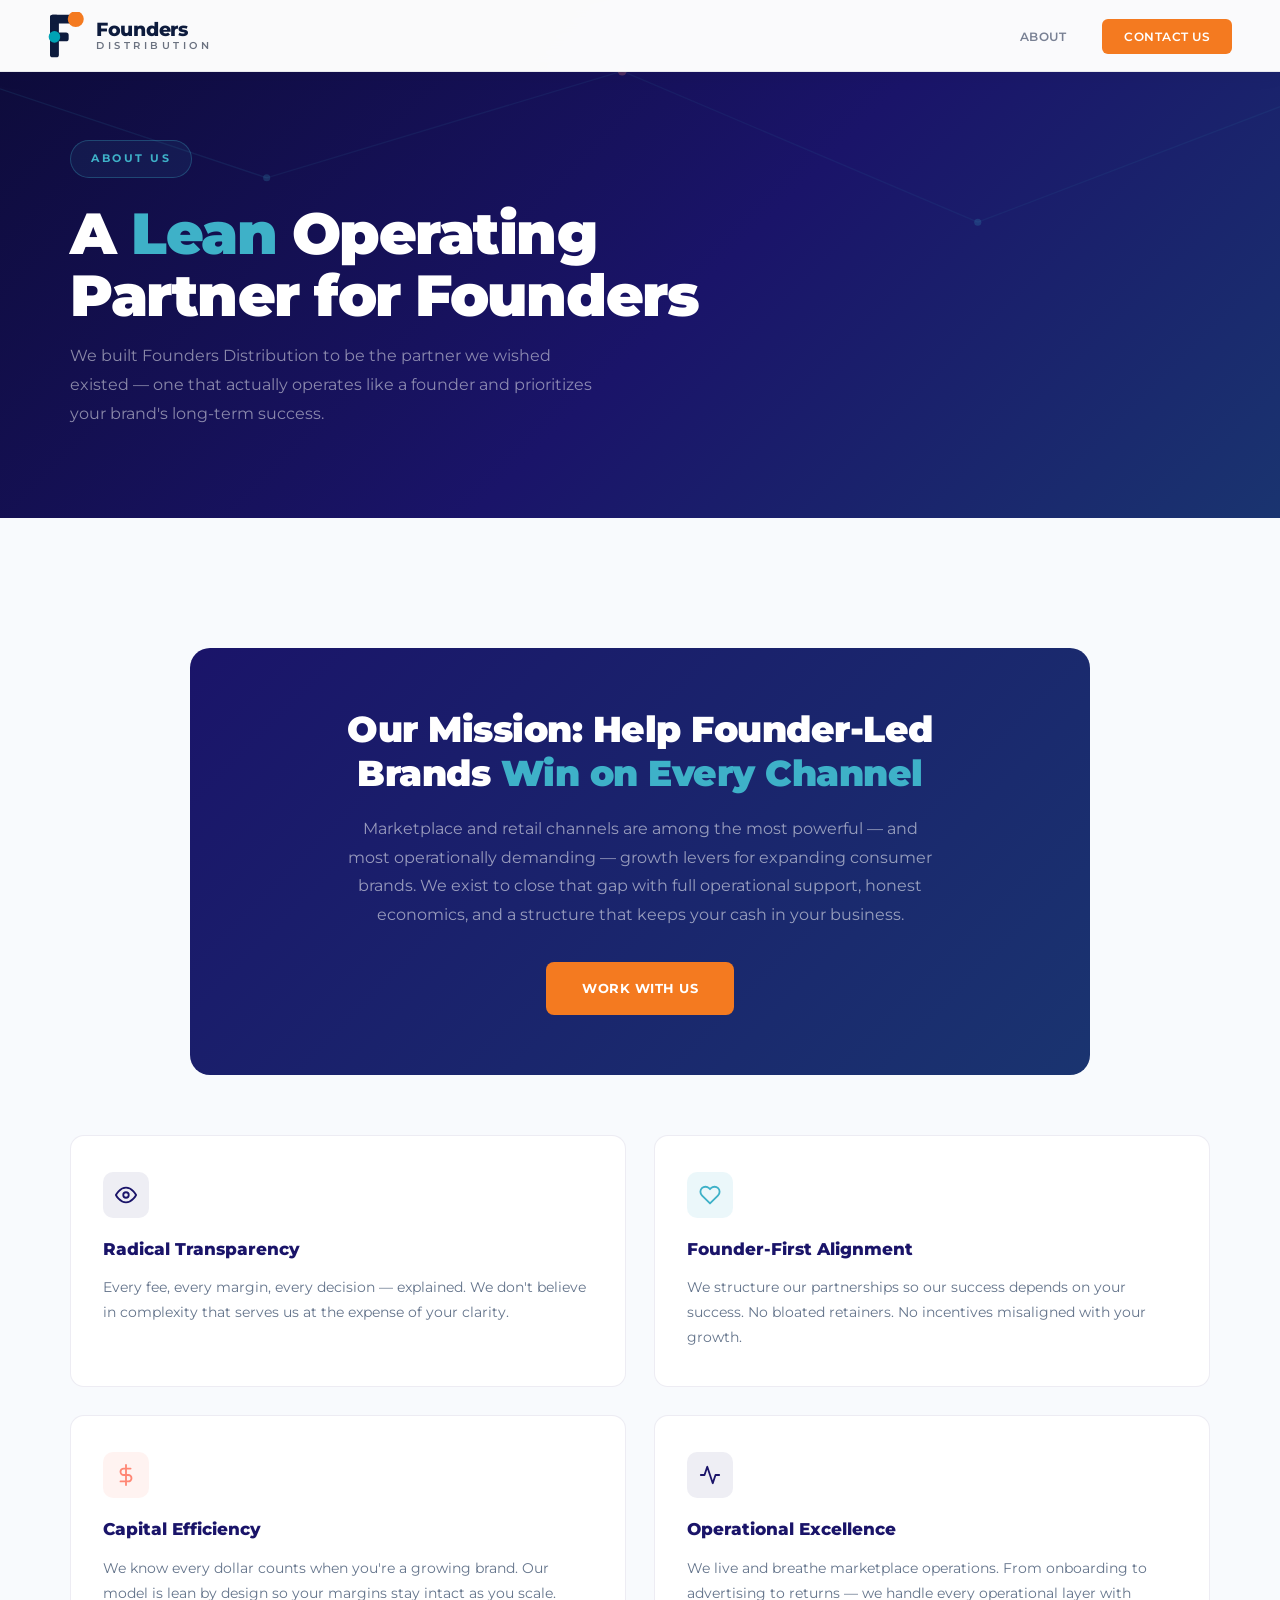
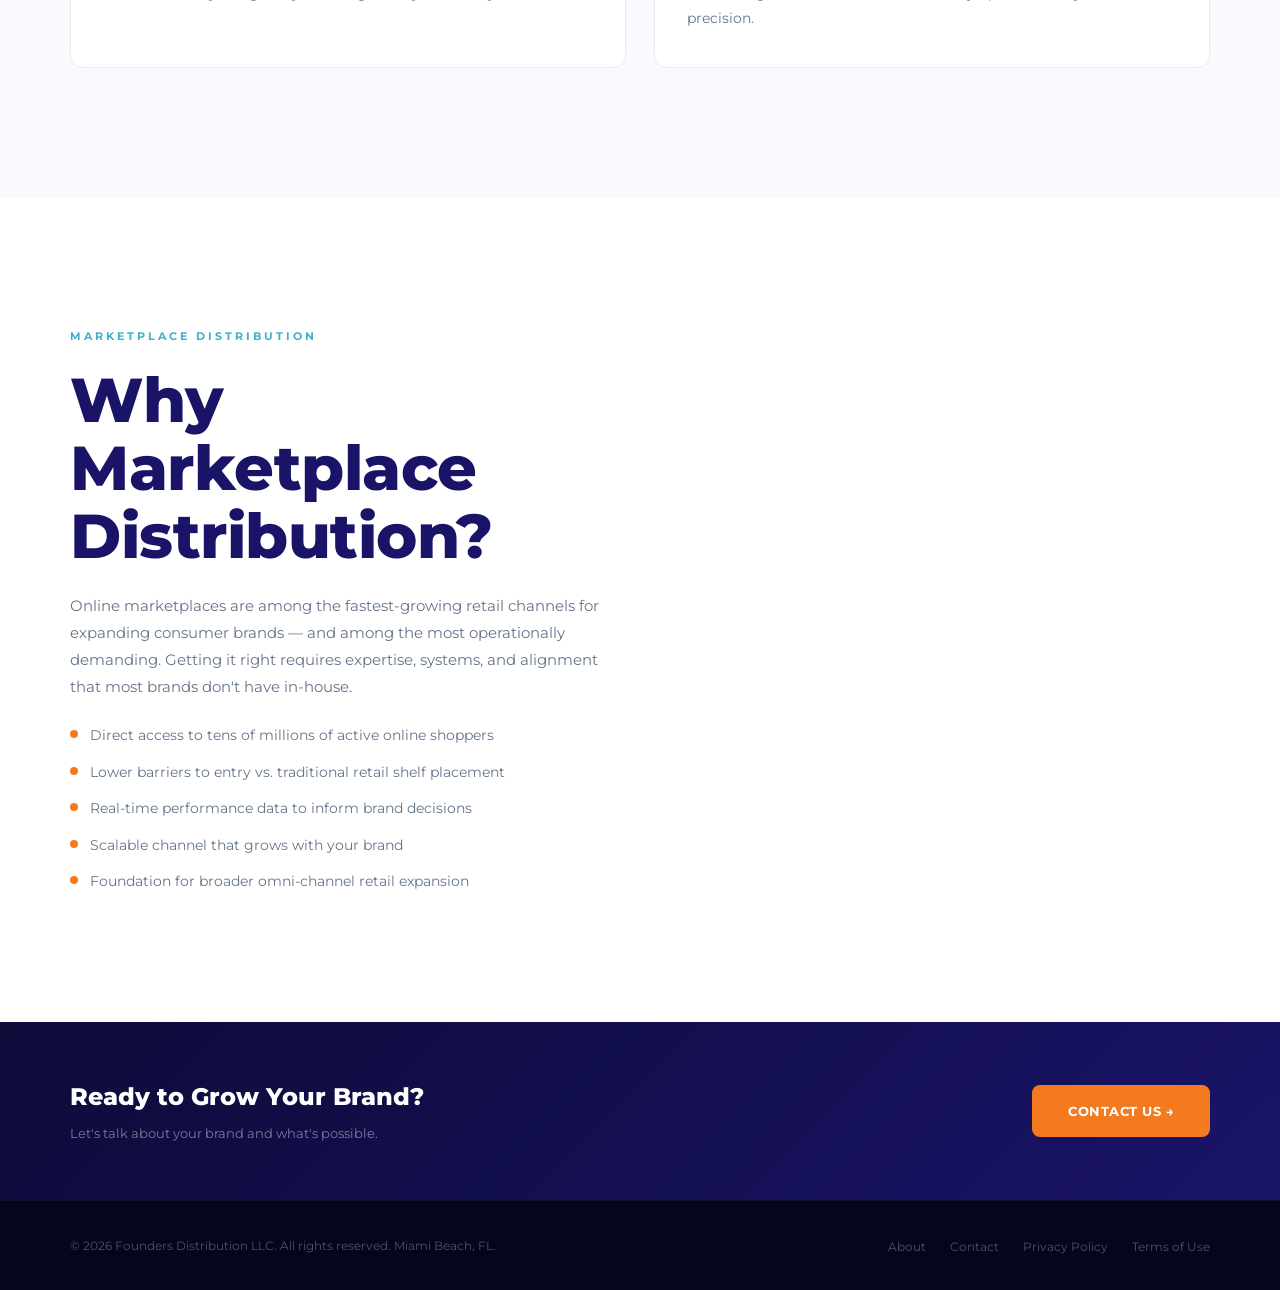
==== commit 14cae8a5: "Apply all editorial and design comments - Orange unified to #F47A20 across all buttons - Hero center" ====
--- a/about.html
+++ b/about.html
@@ -148,9 +148,6 @@
     </a>
     <ul class="nav-links">
         <li><a href="about.html">About</a></li>
-        <li><a href="index.html#services">What We Do</a></li>
-        <li><a href="index.html#who">Who We Serve</a></li>
-        <li><a href="index.html#why">Why We're Different</a></li>
         <li><a href="contact.html" class="nav-cta-btn">Contact Us</a></li>
     </ul>
 </nav>
@@ -178,7 +175,7 @@
     <div class="container">
         <div class="mission-block">
             <h2>Our Mission: Help Founder-Led<br>Brands <span>Win on Every Channel</span></h2>
-            <p>Marketplace and retail channels are among the most powerful — and most operationally demanding — growth levers for emerging consumer brands. We exist to close that gap with full operational support, honest economics, and a structure that keeps your cash in your business.</p>
+            <p>Marketplace and retail channels are among the most powerful — and most operationally demanding — growth levers for expanding consumer brands. We exist to close that gap with full operational support, honest economics, and a structure that keeps your cash in your business.</p>
             <a href="contact.html" class="btn-primary">Work With Us</a>
         </div>
 
@@ -232,7 +229,7 @@
                 <p class="section-eyebrow">Marketplace Distribution</p>
                 <h2 class="section-title">Why Marketplace<br>Distribution?</h2>
                 <p style="font-size:15px;color:var(--gray-text);line-height:1.8;margin-bottom:8px;">
-                    Online marketplaces are among the fastest-growing retail channels for emerging consumer brands — and among the most operationally demanding. Getting it right requires expertise, systems, and alignment that most brands don't have in-house.
+                    Online marketplaces are among the fastest-growing retail channels for expanding consumer brands — and among the most operationally demanding. Getting it right requires expertise, systems, and alignment that most brands don't have in-house.
                 </p>
                 <ul class="walmart-list">
                     <li><span class="wl-dot"></span>Direct access to tens of millions of active online shoppers</li>
@@ -241,53 +238,6 @@
                     <li><span class="wl-dot"></span>Scalable channel that grows with your brand</li>
                     <li><span class="wl-dot"></span>Foundation for broader omni-channel retail expansion</li>
                 </ul>
-            </div>
-            <div class="walmart-cred-box">
-                <h3>Our Business Credentials</h3>
-                <div class="cred-item">
-                    <div class="cred-icon">
-                        <svg width="16" height="16" viewBox="0 0 24 24" fill="none" stroke="#3eb1c8" stroke-width="2" stroke-linecap="round" stroke-linejoin="round">
-                            <path d="M3 9l9-7 9 7v11a2 2 0 01-2 2H5a2 2 0 01-2-2z"/><polyline points="9 22 9 12 15 12 15 22"/>
-                        </svg>
-                    </div>
-                    <div>
-                        <p class="cred-label">Legal Entity</p>
-                        <p class="cred-value">Founders Distribution LLC</p>
-                    </div>
-                </div>
-                <div class="cred-item">
-                    <div class="cred-icon">
-                        <svg width="16" height="16" viewBox="0 0 24 24" fill="none" stroke="#3eb1c8" stroke-width="2" stroke-linecap="round" stroke-linejoin="round">
-                            <path d="M21 10c0 7-9 13-9 13S3 17 3 10a9 9 0 0118 0z"/><circle cx="12" cy="10" r="3"/>
-                        </svg>
-                    </div>
-                    <div>
-                        <p class="cred-label">Headquarters</p>
-                        <p class="cred-value">Miami Beach, FL, USA</p>
-                    </div>
-                </div>
-                <div class="cred-item">
-                    <div class="cred-icon">
-                        <svg width="16" height="16" viewBox="0 0 24 24" fill="none" stroke="#3eb1c8" stroke-width="2" stroke-linecap="round" stroke-linejoin="round">
-                            <path d="M4 4h16c1.1 0 2 .9 2 2v12c0 1.1-.9 2-2 2H4c-1.1 0-2-.9-2-2V6c0-1.1.9-2 2-2z"/><polyline points="22,6 12,13 2,6"/>
-                        </svg>
-                    </div>
-                    <div>
-                        <p class="cred-label">Business Email</p>
-                        <p class="cred-value">info@foundersdistribution.com</p>
-                    </div>
-                </div>
-                <div class="cred-item">
-                    <div class="cred-icon">
-                        <svg width="16" height="16" viewBox="0 0 24 24" fill="none" stroke="#3eb1c8" stroke-width="2" stroke-linecap="round" stroke-linejoin="round">
-                            <path d="M22 16.92v3a2 2 0 01-2.18 2 19.79 19.79 0 01-8.63-3.07A19.5 19.5 0 014.6 11.55a19.79 19.79 0 01-3.07-8.67A2 2 0 013.52 1h3a2 2 0 012 1.72c.127.96.361 1.903.7 2.81a2 2 0 01-.45 2.11L8.09 9a16 16 0 006 6l1.27-1.27a2 2 0 012.11-.45c.907.339 1.85.573 2.81.7A2 2 0 0122 16.92z"/>
-                        </svg>
-                    </div>
-                    <div>
-                        <p class="cred-label">Customer Service</p>
-                        <p class="cred-value">305-519-9455</p>
-                    </div>
-                </div>
             </div>
         </div>
     </div>
--- a/styles.css
+++ b/styles.css
@@ -5,7 +5,7 @@
     --navy-dark: #0d0b38;
     --teal: #3eb1c8;
     --teal-light: #a4dbe8;
-    --orange: #ff8674;
+    --orange: #F47A20;
     --white: #ffffff;
     --gray-50: #f8fafd;
     --gray-text: #64748b;
@@ -136,9 +136,9 @@
 }
 
 .section-title {
-    font-size: clamp(30px, 3.8vw, 52px);
+    font-size: clamp(38px, 5vw, 62px);
     font-weight: 800; color: var(--navy);
-    line-height: 1.12; letter-spacing: -0.5px;
+    line-height: 1.1; letter-spacing: -0.5px;
     margin-bottom: 22px;
 }
 
@@ -308,6 +308,22 @@
 
 .pillar h3 { font-size: 19px; font-weight: 800; color: var(--navy); margin-bottom: 12px; }
 .pillar p { font-size: 14px; color: var(--gray-text); line-height: 1.75; }
+
+/* ===== CONTACT PLAIN ===== */
+.contact-plain {
+    display: flex; flex-direction: column;
+    gap: 14px; margin-top: 36px;
+}
+.contact-plain p {
+    font-size: 17px; font-weight: 500;
+    color: rgba(255,255,255,0.8);
+    line-height: 1.4;
+}
+.contact-plain a {
+    color: rgba(255,255,255,0.8);
+    text-decoration: none; transition: color 0.2s;
+}
+.contact-plain a:hover { color: #00A3B5; }
 
 /* ===== TRUST BAND ===== */
 .trust-band {
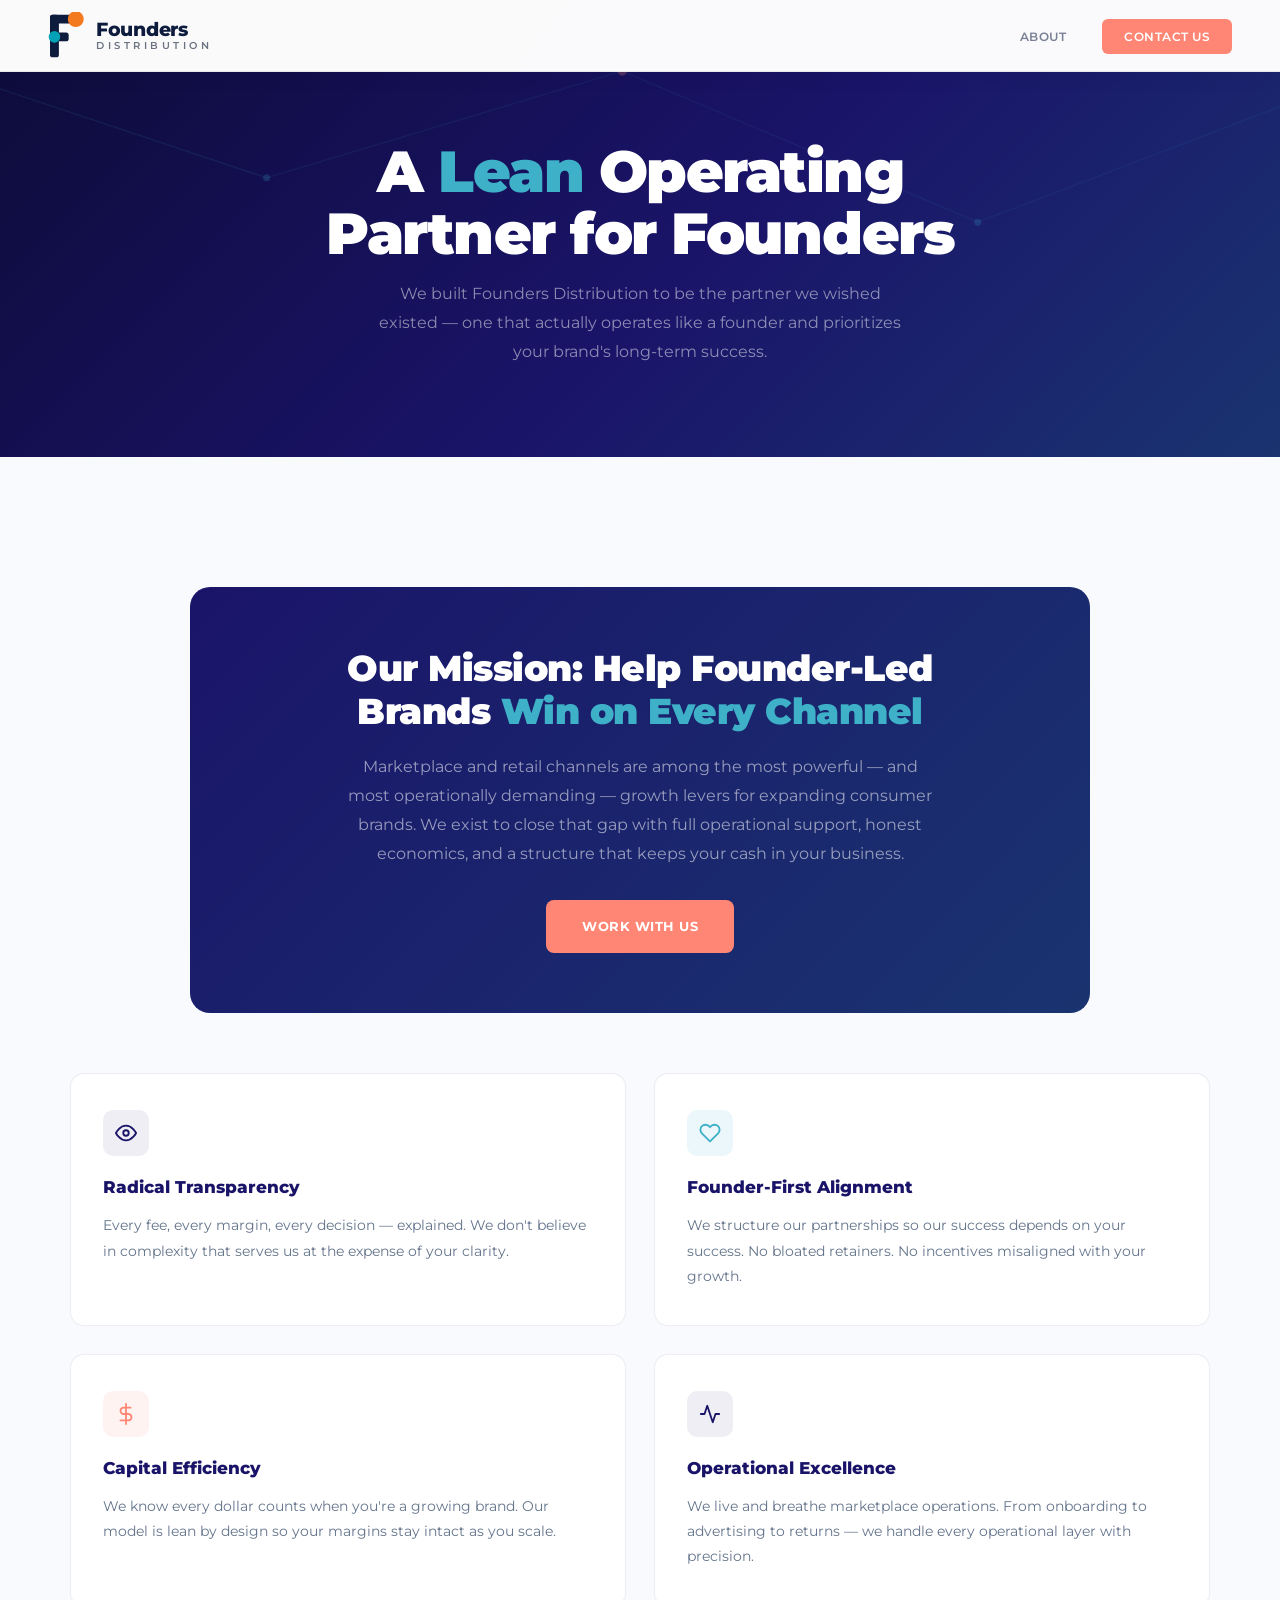
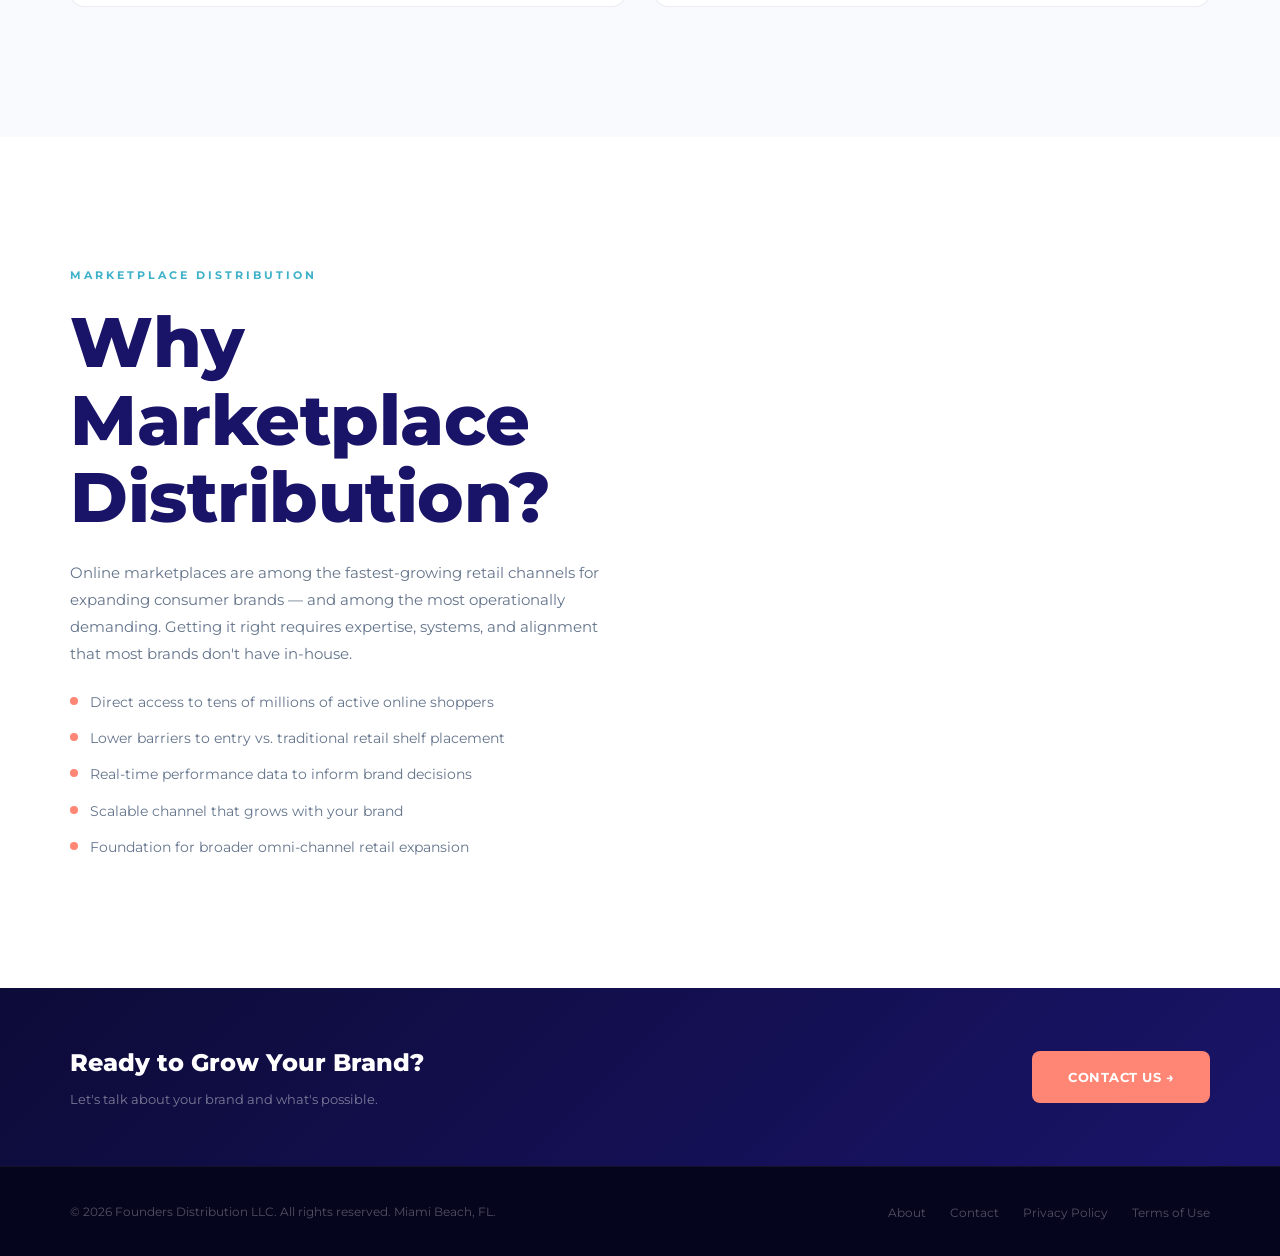
==== commit 60b85a80: "Update brand color, section sizes, about hero, and contact page layout - Change orange to #FF8674 (P" ====
--- a/about.html
+++ b/about.html
@@ -163,10 +163,9 @@
         <circle cx="700" cy="80" r="5" fill="rgba(255,134,116,0.25)"/>
         <circle cx="1100" cy="250" r="4" fill="rgba(62,177,200,0.2)"/>
     </svg>
-    <div class="page-hero-content">
-        <div class="page-eyebrow">About Us</div>
+    <div class="page-hero-content" style="text-align:center;">
         <h1>A <span class="hl">Lean</span> Operating<br>Partner for Founders</h1>
-        <p class="page-hero-sub">We built Founders Distribution to be the partner we wished existed — one that actually operates like a founder and prioritizes your brand's long-term success.</p>
+        <p class="page-hero-sub" style="margin:0 auto;">We built Founders Distribution to be the partner we wished existed — one that actually operates like a founder and prioritizes your brand's long-term success.</p>
     </div>
 </div>
 
--- a/styles.css
+++ b/styles.css
@@ -5,7 +5,7 @@
     --navy-dark: #0d0b38;
     --teal: #3eb1c8;
     --teal-light: #a4dbe8;
-    --orange: #F47A20;
+    --orange: #FF8674;
     --white: #ffffff;
     --gray-50: #f8fafd;
     --gray-text: #64748b;
@@ -74,13 +74,13 @@
 .nav-links a:hover { color: #00A3B5; }
 
 .nav-cta-btn {
-    background: #F47A20 !important;
+    background: var(--orange) !important;
     color: white !important;
     padding: 10px 22px;
     border-radius: 6px;
     letter-spacing: 0.5px;
 }
-.nav-cta-btn:hover { background: #d96510 !important; color: white !important; }
+.nav-cta-btn:hover { background: #e06455 !important; color: white !important; }
 
 /* ===== HERO ===== */
 .page-hero {
@@ -136,7 +136,7 @@
 }
 
 .section-title {
-    font-size: clamp(38px, 5vw, 62px);
+    font-size: clamp(48px, 5.5vw, 76px);
     font-weight: 800; color: var(--navy);
     line-height: 1.1; letter-spacing: -0.5px;
     margin-bottom: 22px;
@@ -226,14 +226,14 @@
 }
 
 .tag-more {
-    background: #F47A20;
-    border-color: #F47A20;
+    background: var(--orange);
+    border-color: var(--orange);
     color: white;
     transition: all 0.2s;
 }
 .tag-more:hover {
-    background: #d96510;
-    border-color: #d96510;
+    background: #e06455;
+    border-color: #e06455;
     transform: translateY(-1px);
 }
 
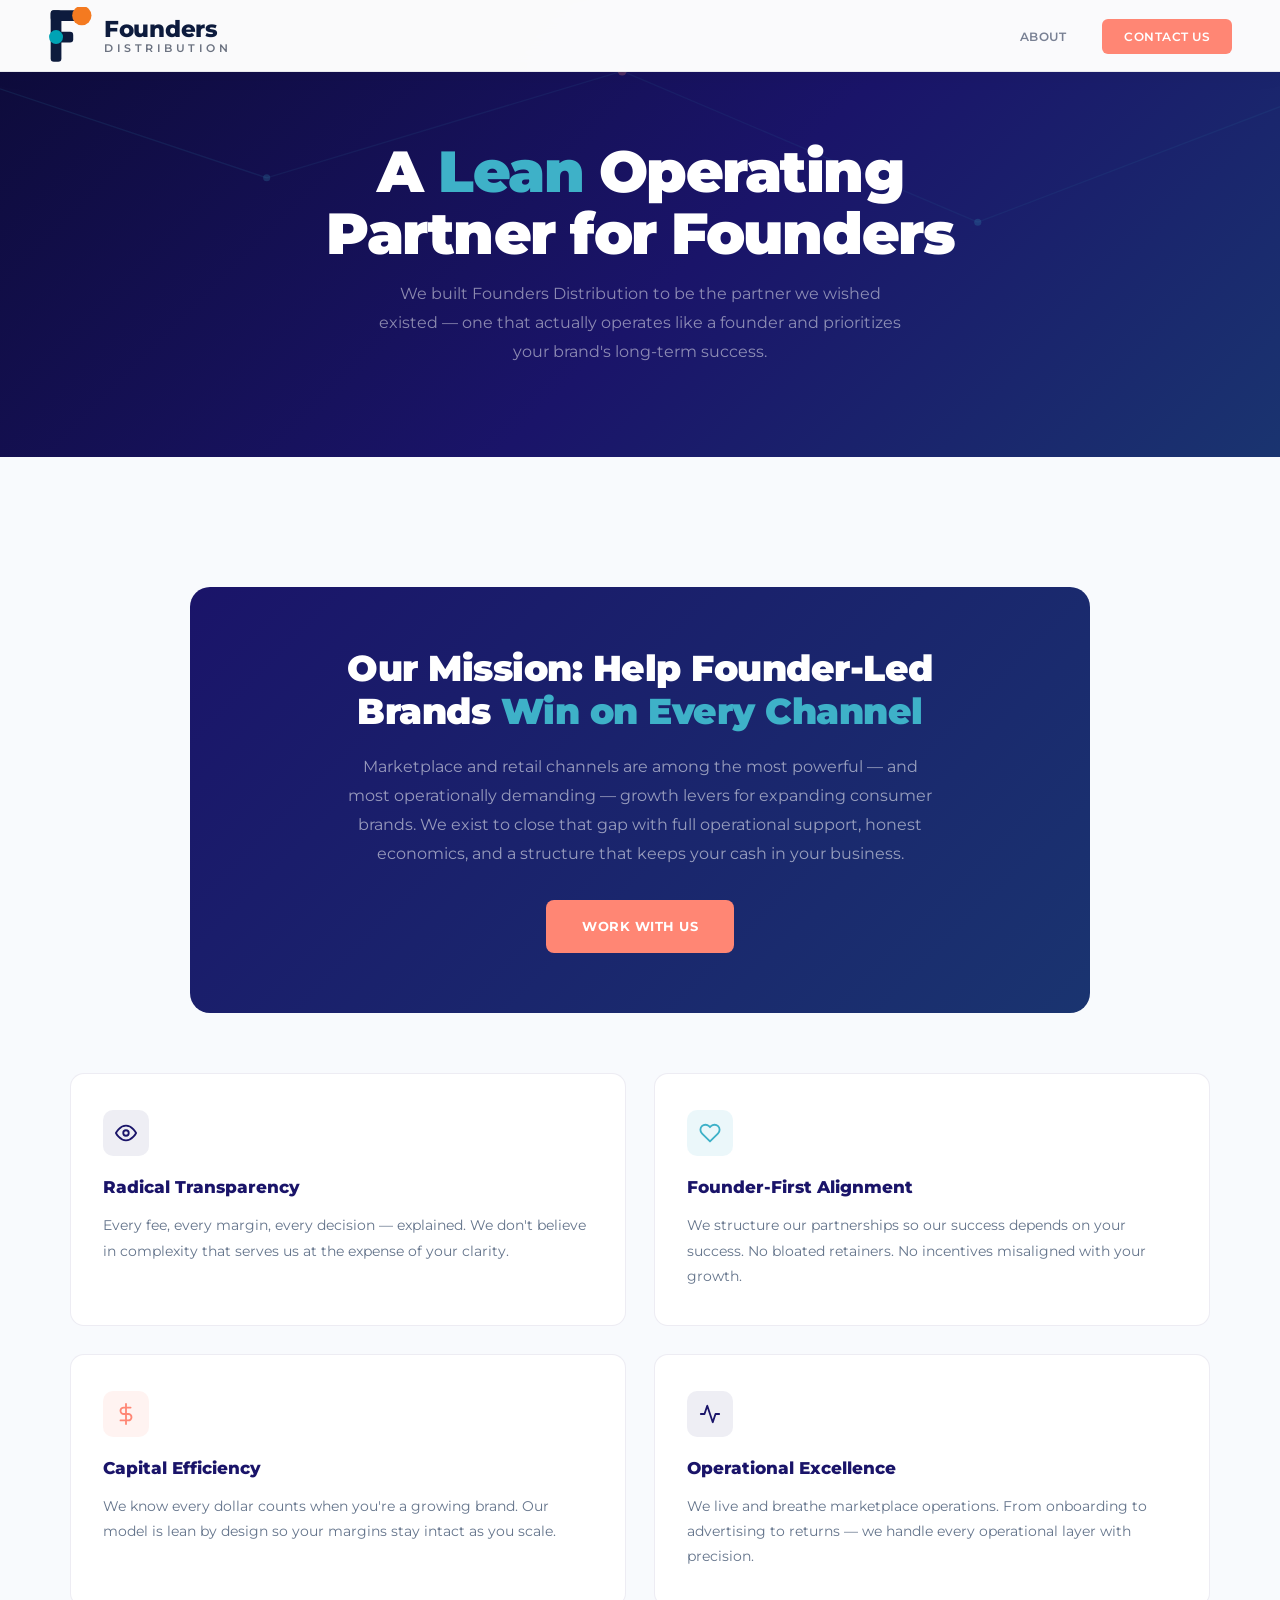
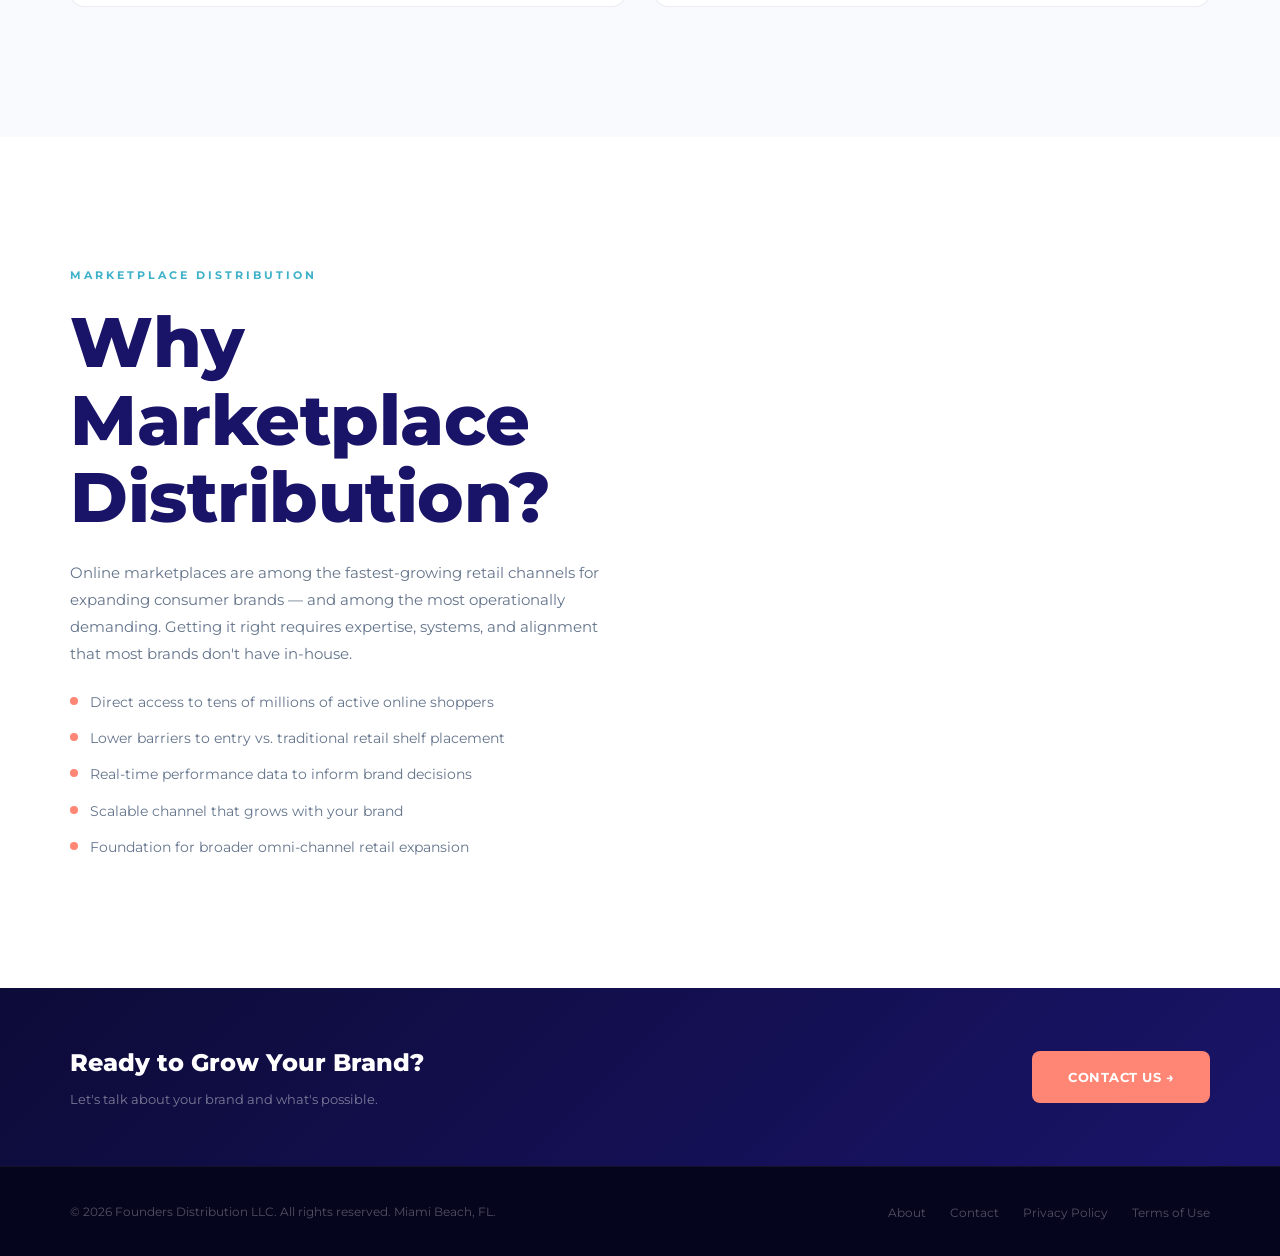
==== commit f6f90426: "Increase nav logo size" ====
--- a/about.html
+++ b/about.html
@@ -134,7 +134,7 @@
 
 <nav>
     <a href="index.html" class="nav-logo">
-        <svg width="36" height="48" viewBox="0 0 40 54" fill="none" xmlns="http://www.w3.org/2000/svg">
+        <svg width="44" height="58" viewBox="0 0 40 54" fill="none" xmlns="http://www.w3.org/2000/svg">
             <rect x="2" y="3" width="10" height="48" rx="3" fill="#0D1B3D"/>
             <rect x="2" y="3" width="29" height="10" rx="3" fill="#0D1B3D"/>
             <rect x="2" y="23" width="21" height="10" rx="3" fill="#0D1B3D"/>
--- a/styles.css
+++ b/styles.css
@@ -48,13 +48,13 @@
 .nav-logo-text { display: flex; flex-direction: column; line-height: 1.15; }
 
 .nav-logo-line1 {
-    font-size: 19px; font-weight: 800;
+    font-size: 23px; font-weight: 800;
     letter-spacing: -0.3px;
     color: #0D1B3D;
 }
 
 .nav-logo-line2 {
-    font-size: 9.5px; font-weight: 600;
+    font-size: 11px; font-weight: 600;
     letter-spacing: 3.5px; text-transform: uppercase;
     color: #6B7280;
 }
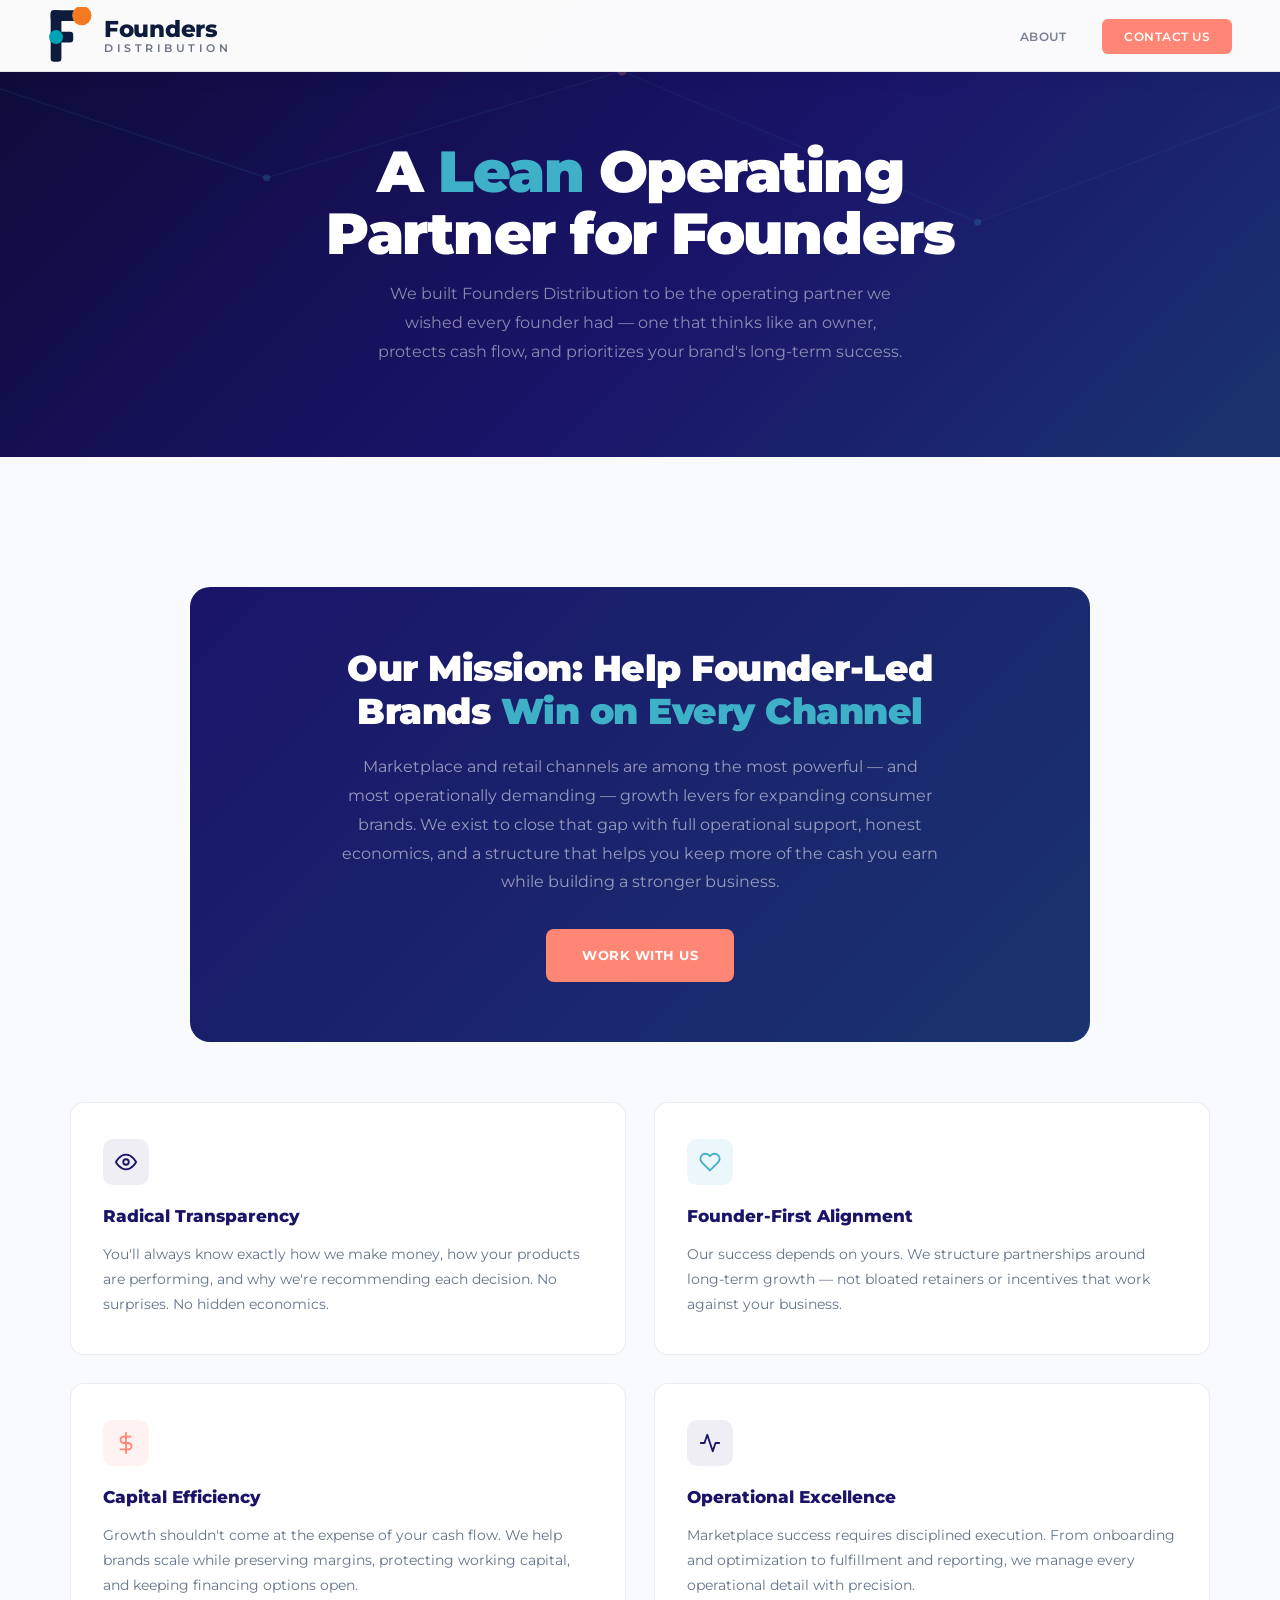
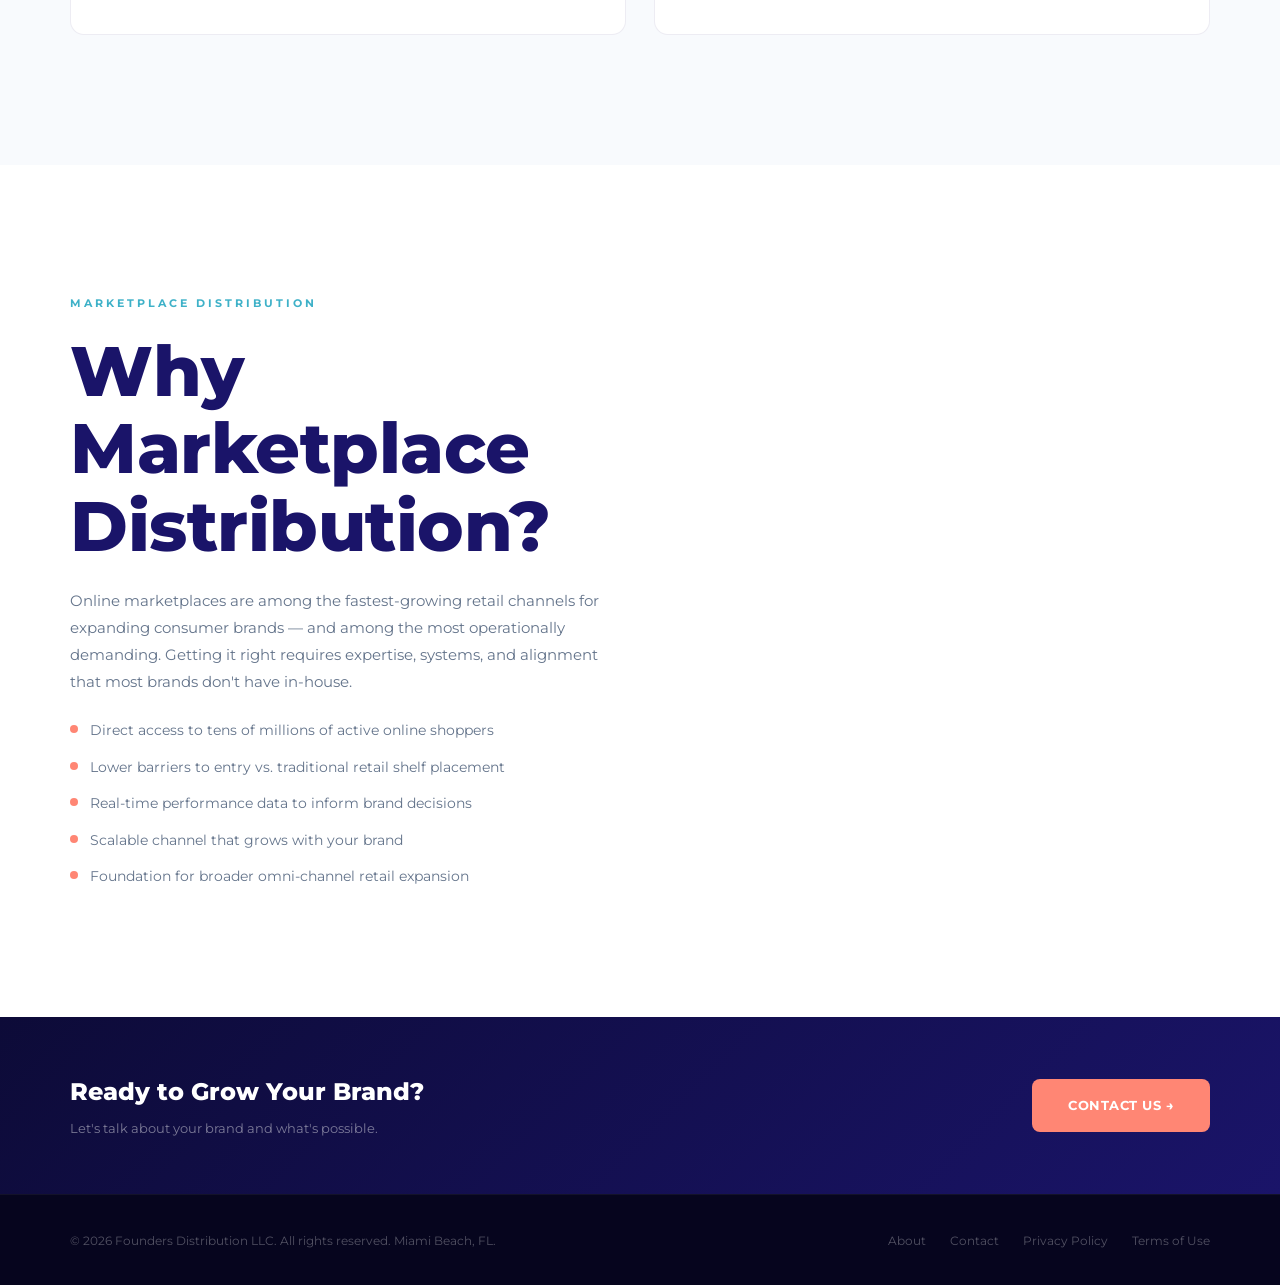
==== commit 4ac22f92: "Add founder story section, update messaging and value card copy" ====
--- a/about.html
+++ b/about.html
@@ -165,7 +165,7 @@
     </svg>
     <div class="page-hero-content" style="text-align:center;">
         <h1>A <span class="hl">Lean</span> Operating<br>Partner for Founders</h1>
-        <p class="page-hero-sub" style="margin:0 auto;">We built Founders Distribution to be the partner we wished existed — one that actually operates like a founder and prioritizes your brand's long-term success.</p>
+        <p class="page-hero-sub" style="margin:0 auto;">We built Founders Distribution to be the operating partner we wished every founder had — one that thinks like an owner, protects cash flow, and prioritizes your brand's long-term success.</p>
     </div>
 </div>
 
@@ -174,7 +174,7 @@
     <div class="container">
         <div class="mission-block">
             <h2>Our Mission: Help Founder-Led<br>Brands <span>Win on Every Channel</span></h2>
-            <p>Marketplace and retail channels are among the most powerful — and most operationally demanding — growth levers for expanding consumer brands. We exist to close that gap with full operational support, honest economics, and a structure that keeps your cash in your business.</p>
+            <p>Marketplace and retail channels are among the most powerful — and most operationally demanding — growth levers for expanding consumer brands. We exist to close that gap with full operational support, honest economics, and a structure that helps you keep more of the cash you earn while building a stronger business.</p>
             <a href="contact.html" class="btn-primary">Work With Us</a>
         </div>
 
@@ -186,7 +186,7 @@
                     </svg>
                 </div>
                 <h3>Radical Transparency</h3>
-                <p>Every fee, every margin, every decision — explained. We don't believe in complexity that serves us at the expense of your clarity.</p>
+                <p>You'll always know exactly how we make money, how your products are performing, and why we're recommending each decision. No surprises. No hidden economics.</p>
             </div>
             <div class="value-card">
                 <div class="value-icon" style="background:rgba(62,177,200,0.1)">
@@ -195,7 +195,7 @@
                     </svg>
                 </div>
                 <h3>Founder-First Alignment</h3>
-                <p>We structure our partnerships so our success depends on your success. No bloated retainers. No incentives misaligned with your growth.</p>
+                <p>Our success depends on yours. We structure partnerships around long-term growth — not bloated retainers or incentives that work against your business.</p>
             </div>
             <div class="value-card">
                 <div class="value-icon" style="background:rgba(255,134,116,0.1)">
@@ -205,7 +205,7 @@
                     </svg>
                 </div>
                 <h3>Capital Efficiency</h3>
-                <p>We know every dollar counts when you're a growing brand. Our model is lean by design so your margins stay intact as you scale.</p>
+                <p>Growth shouldn't come at the expense of your cash flow. We help brands scale while preserving margins, protecting working capital, and keeping financing options open.</p>
             </div>
             <div class="value-card">
                 <div class="value-icon" style="background:rgba(26,20,105,0.07)">
@@ -214,7 +214,7 @@
                     </svg>
                 </div>
                 <h3>Operational Excellence</h3>
-                <p>We live and breathe marketplace operations. From onboarding to advertising to returns — we handle every operational layer with precision.</p>
+                <p>Marketplace success requires disciplined execution. From onboarding and optimization to fulfillment and reporting, we manage every operational detail with precision.</p>
             </div>
         </div>
     </div>
--- a/styles.css
+++ b/styles.css
@@ -454,6 +454,66 @@
 }
 .footer-links a:hover { color: var(--teal); }
 
+/* ===== FOUNDER STORY ===== */
+.founder-story-section { background: var(--gray-50); }
+
+.founder-story-grid {
+    display: grid;
+    grid-template-columns: 500px 1fr;
+    gap: 80px;
+    align-items: center;
+}
+
+.founder-photo-wrap { flex-shrink: 0; }
+
+.founder-photo {
+    width: 100%;
+    max-width: 500px;
+    border-radius: 20px;
+    display: block;
+    object-fit: cover;
+    aspect-ratio: 4/5;
+}
+
+.founder-story-heading {
+    font-size: clamp(28px, 3vw, 42px);
+    font-weight: 900; color: var(--navy);
+    line-height: 1.15; letter-spacing: -0.5px;
+    margin-bottom: 28px;
+}
+
+.founder-story-text p {
+    font-size: 15px; color: var(--gray-text);
+    line-height: 1.85; margin-bottom: 16px;
+}
+
+.founder-story-closing {
+    font-style: italic;
+    color: var(--navy) !important;
+    font-weight: 600 !important;
+}
+
+.founder-sig {
+    display: flex; flex-direction: column; gap: 4px;
+    margin-top: 32px; padding-top: 28px;
+    border-top: 1px solid var(--border);
+}
+
+.founder-sig-name {
+    font-size: 17px; font-weight: 800; color: var(--navy);
+}
+
+.founder-sig-title {
+    font-size: 12px; font-weight: 600;
+    letter-spacing: 1.5px; text-transform: uppercase;
+    color: var(--teal);
+}
+
+@media (max-width: 1024px) {
+    .founder-story-grid { grid-template-columns: 1fr; gap: 48px; }
+    .founder-photo { max-width: 100%; aspect-ratio: 3/2; object-position: center top; }
+}
+
 /* ===== PROSE (legal pages) ===== */
 .prose {
     max-width: 800px; margin: 0 auto;
